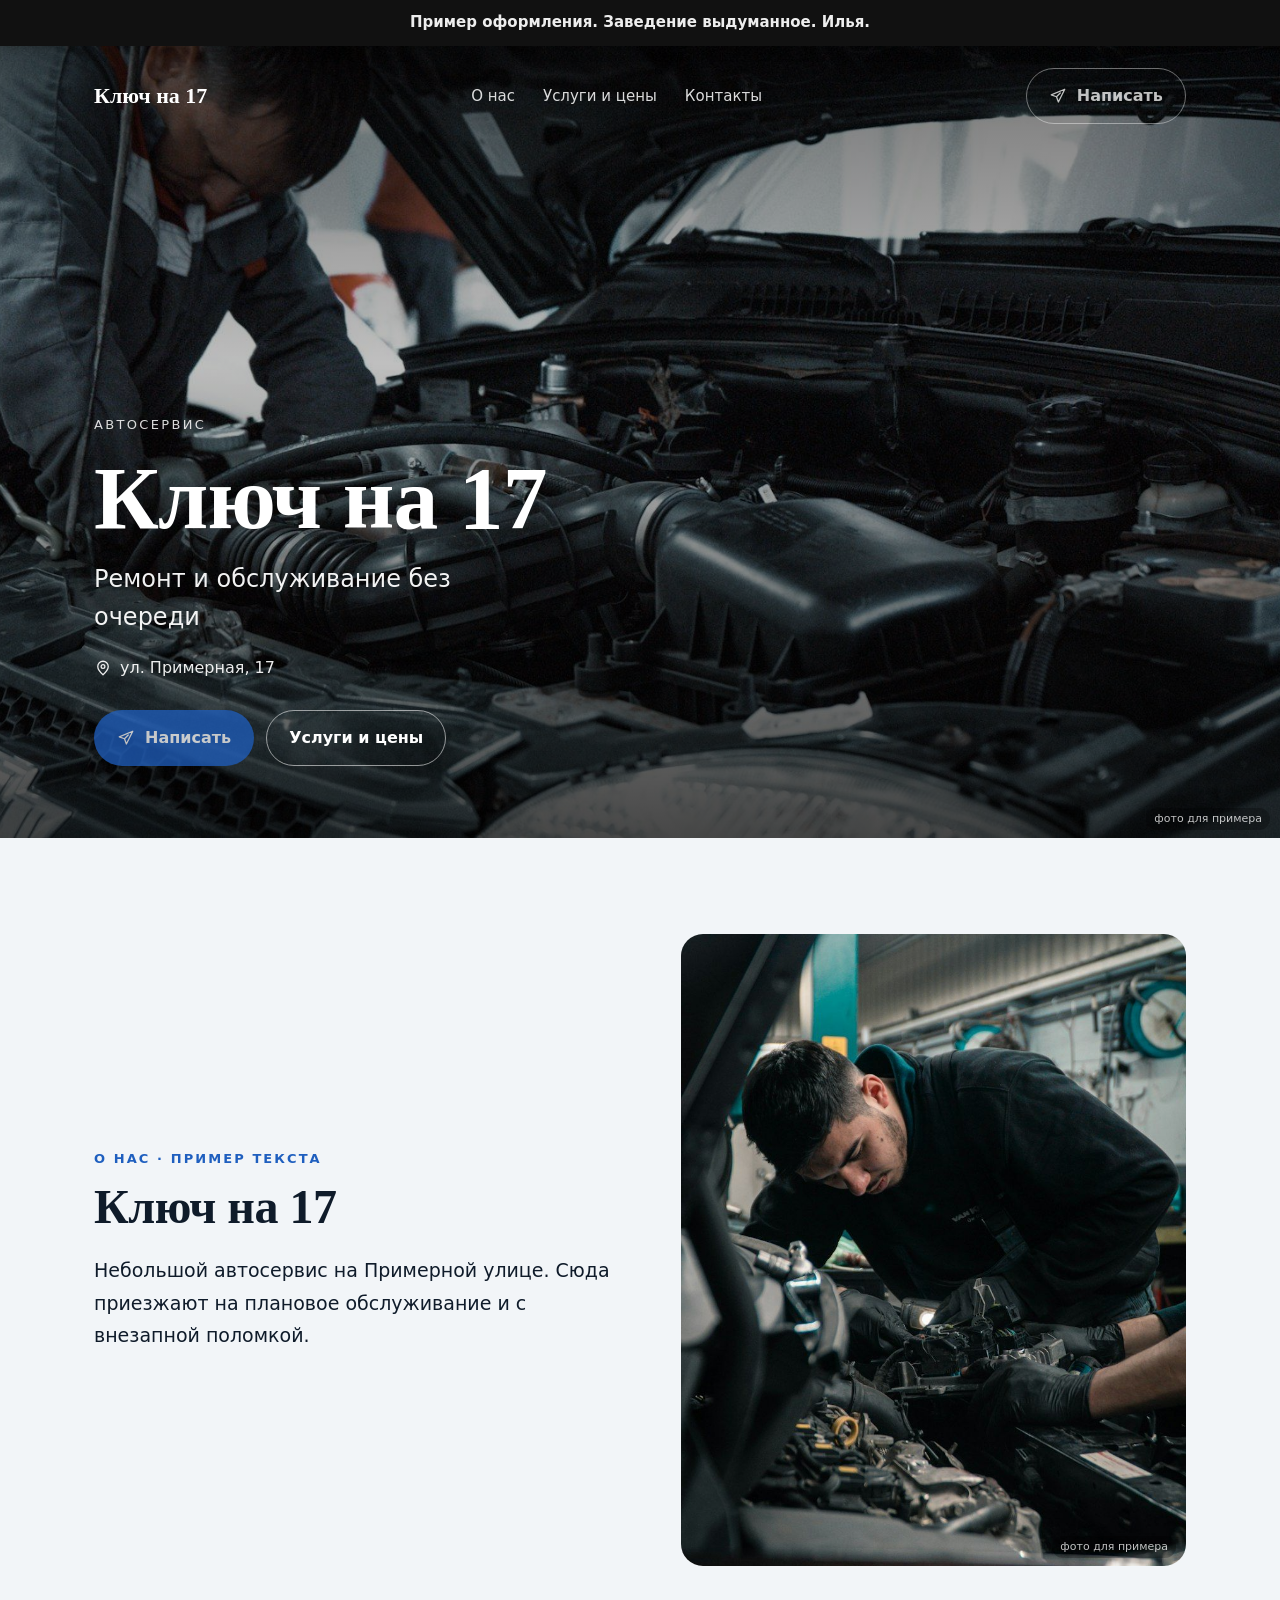
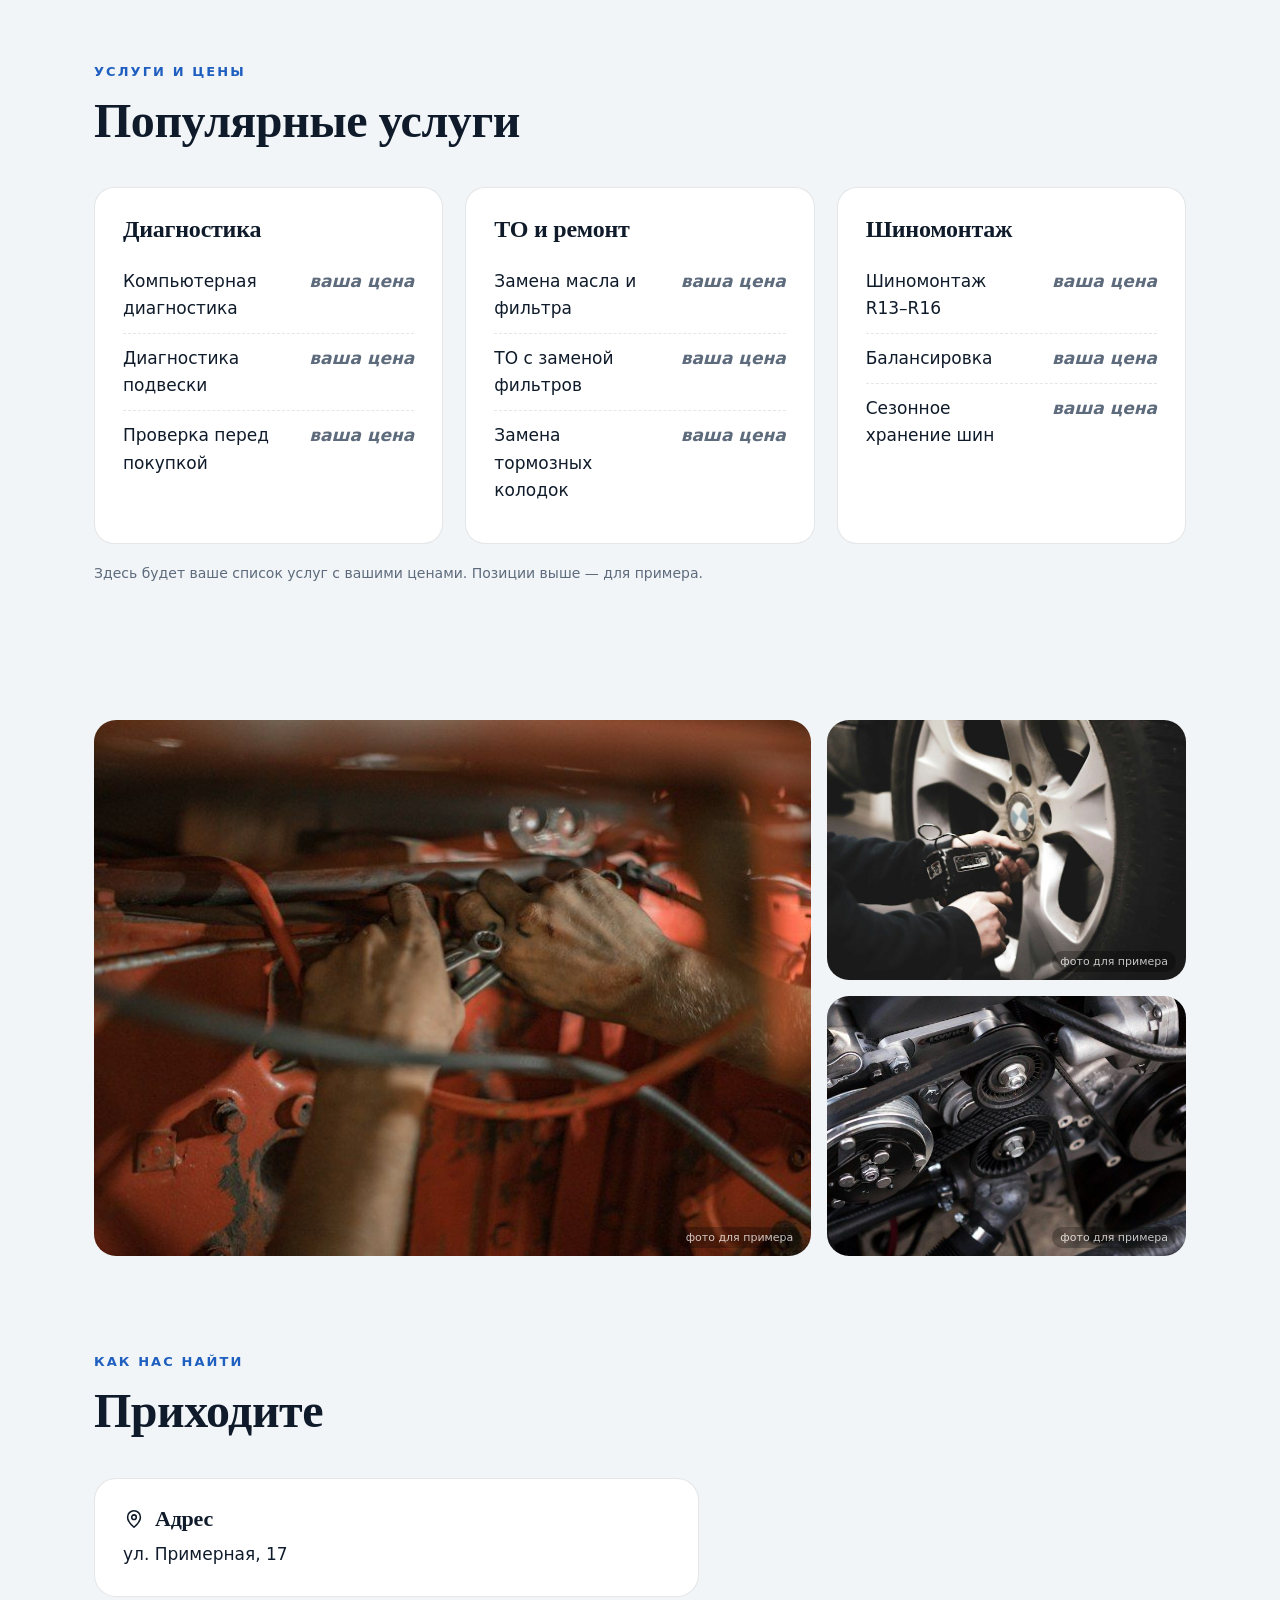
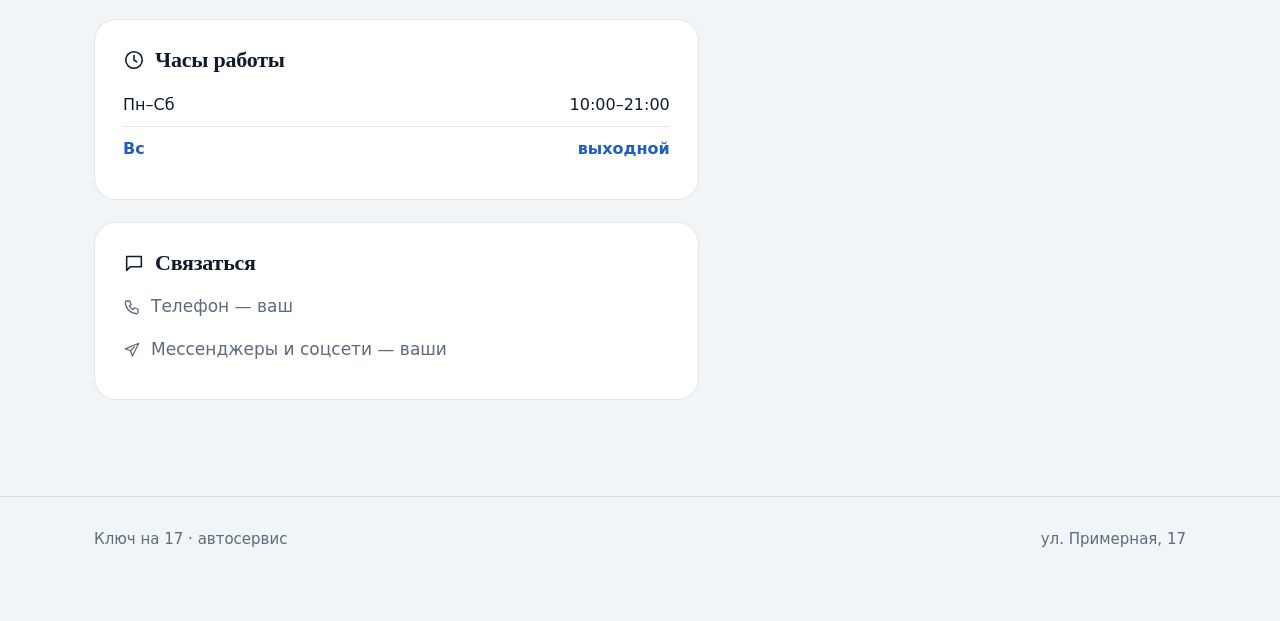
==== portfolio-auto/index.html @ d7e41c51 "Портфолио: примеры для выдуманных заведений" ====
<!doctype html>
<html lang="ru">
<head>
<meta charset="utf-8">
<meta name="viewport" content="width=device-width, initial-scale=1">
<meta name="robots" content="noindex, nofollow">
<title>Ключ на 17 — автосервис · ул. Примерная, 17</title>
<style>@font-face{font-family:'Golos Text';font-style:normal;font-weight:400;font-display:swap;src:url(assets/fonts/golos-text-24a3280fe7b3.woff2) format('woff2');unicode-range:U+0301, U+0400-045F, U+0490-0491, U+04B0-04B1, U+2116}@font-face{font-family:'Golos Text';font-style:normal;font-weight:400;font-display:swap;src:url(assets/fonts/golos-text-b0c47ddf0b99.woff2) format('woff2');unicode-range:U+0000-00FF, U+0131, U+0152-0153, U+02BB-02BC, U+02C6, U+02DA, U+02DC, U+0304, U+0308, U+0329, U+2000-206F, U+20AC, U+2122, U+2191, U+2193, U+2212, U+2215, U+FEFF, U+FFFD}@font-face{font-family:'Golos Text';font-style:normal;font-weight:500;font-display:swap;src:url(assets/fonts/golos-text-288cb1948950.woff2) format('woff2');unicode-range:U+0301, U+0400-045F, U+0490-0491, U+04B0-04B1, U+2116}@font-face{font-family:'Golos Text';font-style:normal;font-weight:500;font-display:swap;src:url(assets/fonts/golos-text-e566d801300b.woff2) format('woff2');unicode-range:U+0000-00FF, U+0131, U+0152-0153, U+02BB-02BC, U+02C6, U+02DA, U+02DC, U+0304, U+0308, U+0329, U+2000-206F, U+20AC, U+2122, U+2191, U+2193, U+2212, U+2215, U+FEFF, U+FFFD}@font-face{font-family:'Golos Text';font-style:normal;font-weight:600;font-display:swap;src:url(assets/fonts/golos-text-9bcbe278835c.woff2) format('woff2');unicode-range:U+0301, U+0400-045F, U+0490-0491, U+04B0-04B1, U+2116}@font-face{font-family:'Golos Text';font-style:normal;font-weight:600;font-display:swap;src:url(assets/fonts/golos-text-d69610cb03ab.woff2) format('woff2');unicode-range:U+0000-00FF, U+0131, U+0152-0153, U+02BB-02BC, U+02C6, U+02DA, U+02DC, U+0304, U+0308, U+0329, U+2000-206F, U+20AC, U+2122, U+2191, U+2193, U+2212, U+2215, U+FEFF, U+FFFD}@font-face{font-family:'Unbounded';font-style:normal;font-weight:600;font-display:swap;src:url(assets/fonts/unbounded-341db18751ab.woff2) format('woff2');unicode-range:U+0301, U+0400-045F, U+0490-0491, U+04B0-04B1, U+2116}@font-face{font-family:'Unbounded';font-style:normal;font-weight:600;font-display:swap;src:url(assets/fonts/unbounded-2e36e227ebe8.woff2) format('woff2');unicode-range:U+0000-00FF, U+0131, U+0152-0153, U+02BB-02BC, U+02C6, U+02DA, U+02DC, U+0304, U+0308, U+0329, U+2000-206F, U+20AC, U+2122, U+2191, U+2193, U+2212, U+2215, U+FEFF, U+FFFD}@font-face{font-family:'Unbounded';font-style:normal;font-weight:700;font-display:swap;src:url(assets/fonts/unbounded-85db1a9086c6.woff2) format('woff2');unicode-range:U+0301, U+0400-045F, U+0490-0491, U+04B0-04B1, U+2116}@font-face{font-family:'Unbounded';font-style:normal;font-weight:700;font-display:swap;src:url(assets/fonts/unbounded-bc1f7fbf198e.woff2) format('woff2');unicode-range:U+0000-00FF, U+0131, U+0152-0153, U+02BB-02BC, U+02C6, U+02DA, U+02DC, U+0304, U+0308, U+0329, U+2000-206F, U+20AC, U+2122, U+2191, U+2193, U+2212, U+2215, U+FEFF, U+FFFD}
:root{--bg:#f2f5f8;--surface:#ffffff;--ink:#0f1b2a;--muted:#5d6b7c;--accent:#1f5fbf;--accent-ink:#ffffff;
--tint:color-mix(in srgb,#1f5fbf 10%,#ffffff);--line:color-mix(in srgb,#0f1b2a 11%,transparent);--head:"Unbounded";--body:"Golos Text"}
*{box-sizing:border-box}html{scroll-behavior:smooth}
body{margin:0;background:var(--bg);color:var(--ink);font:17px/1.6 var(--body),system-ui,sans-serif;-webkit-font-smoothing:antialiased;padding-bottom:30px}
a{color:inherit}img{display:block;max-width:100%}
h1,h2,h3{font-family:var(--head),Georgia,serif;font-weight:700;letter-spacing:-.01em;line-height:1.1;margin:0}
.wrap{max-width:1140px;margin:0 auto;padding:0 24px}
.btn{display:inline-flex;align-items:center;gap:10px;padding:14px 22px;border-radius:999px;background:var(--accent);color:var(--accent-ink);text-decoration:none;font-weight:600;font-size:16px;border:1px solid transparent;transition:transform .15s ease,box-shadow .15s ease}
.btn:hover{transform:translateY(-1px);box-shadow:0 8px 24px rgba(0,0,0,.18)}
.btn.line{background:transparent;color:#fff;border-color:rgba(255,255,255,.55)}
.btn.soft{background:transparent;color:var(--ink);border-color:var(--line)}
.credit{position:absolute;right:10px;bottom:8px;font-size:11px;color:#fff;opacity:.75;background:rgba(0,0,0,.35);padding:2px 8px;border-radius:999px}
/* hero */
.hero{position:relative;min-height:min(88vh,820px);display:flex;flex-direction:column;color:#fff;background:#222 center/cover no-repeat}
.hero::before{content:"";position:absolute;inset:0;background:linear-gradient(180deg,rgba(0,0,0,.55) 0%,rgba(0,0,0,.25) 40%,rgba(0,0,0,.72) 100%)}
.hero>*{position:relative}.hero>.wrap{width:100%}.hero>.credit{position:absolute}
.top{display:flex;align-items:center;justify-content:space-between;padding-top:22px;padding-bottom:22px}
.brand{font-family:var(--head);font-size:22px;font-weight:700;text-decoration:none}
.nav{display:flex;gap:28px;font-size:15px}.nav a{text-decoration:none;opacity:.85}.nav a:hover{opacity:1}
.hero .hero-body{margin-top:auto;padding-bottom:72px}
.kicker{text-transform:uppercase;letter-spacing:.18em;font-size:13px;opacity:.85}
.tagline{font-size:clamp(19px,2.2vw,24px);opacity:.95;margin:-6px 0 18px;max-width:30ch}
.hero h1{font-size:clamp(44px,7vw,92px);margin:14px 0 18px;max-width:14ch}
.meta{display:flex;flex-wrap:wrap;gap:10px 22px;align-items:center;opacity:.92;font-size:16px}
.meta span{display:inline-flex;gap:8px;align-items:center}
.actions{display:flex;flex-wrap:wrap;gap:12px;margin-top:30px}
/* sections */
section{padding:96px 0 0}
.eyebrow{color:var(--accent);text-transform:uppercase;letter-spacing:.16em;font-size:13px;font-weight:600;margin-bottom:12px}
h2{font-size:clamp(32px,4vw,48px)}
.lead{color:var(--muted);font-size:18px;max-width:60ch;margin-top:14px}
.feats{display:grid;grid-template-columns:repeat(auto-fill,minmax(210px,1fr));gap:14px;margin-top:36px}
.feat{display:flex;gap:14px;align-items:center;background:var(--surface);border:1px solid var(--line);border-radius:16px;padding:16px 18px;font-weight:500;font-size:16px}
.feat i{flex:none;width:42px;height:42px;border-radius:12px;display:grid;place-items:center;background:var(--tint);color:var(--accent)}
.about{display:grid;grid-template-columns:1.05fr 1fr;gap:56px;align-items:center}
.about p{font-size:19px;line-height:1.7;margin:20px 0 0}
.ph{position:relative;border-radius:22px;overflow:hidden;background:var(--tint)}
.ph img{width:100%;height:100%;object-fit:cover}
.about .ph{aspect-ratio:4/5}
.menu{display:grid;grid-template-columns:repeat(3,1fr);gap:22px;margin-top:40px}
.group{background:var(--surface);border:1px solid var(--line);border-radius:20px;padding:28px}
.group h3{font-size:24px;margin-bottom:14px}
.row{display:flex;align-items:baseline;gap:10px;padding:11px 0;border-bottom:1px dashed var(--line)}
.row:last-child{border-bottom:0}.row .dots{flex:1}.row b{font-weight:600;white-space:nowrap}
.note{margin-top:18px;font-size:14px;color:var(--muted)}
.gallery{display:grid;grid-template-columns:2fr 1fr;grid-template-rows:260px 260px;gap:16px;margin-top:40px}
.gallery .ph:first-child{grid-row:span 2}
.reviews{display:flex;align-items:center;justify-content:space-between;gap:32px;flex-wrap:wrap;background:var(--surface);border:1px solid var(--line);border-radius:28px;padding:44px 48px}
.score{display:flex;align-items:center;gap:26px}
.score .num{font-family:var(--head);font-size:88px;line-height:1;font-weight:700}
.stars{display:flex;gap:4px;color:var(--accent)}.stars svg{fill:currentColor}
.visit{display:grid;grid-template-columns:1.3fr 1fr;gap:22px;margin-top:40px}
.map{border-radius:22px;overflow:hidden;border:1px solid var(--line);min-height:380px;background:var(--tint)}
.map iframe{width:100%;height:100%;min-height:380px;border:0;display:block}
.card{background:var(--surface);border:1px solid var(--line);border-radius:22px;padding:28px}
.card h3{font-size:22px;margin:0 0 10px;display:flex;gap:10px;align-items:center}
table{width:100%;border-collapse:collapse;font-size:16px}td{padding:9px 0;border-bottom:1px solid var(--line)}
td:last-child{text-align:right}tr:last-child td{border-bottom:0}tr.today td{color:var(--accent);font-weight:600}
.contacts a{display:flex;gap:10px;align-items:center;text-decoration:none;padding:8px 0;font-weight:500}
.contacts a:hover{color:var(--accent)}
footer{margin-top:96px;border-top:1px solid var(--line);padding:30px 0 40px;color:var(--muted);font-size:15px}
footer .wrap{display:flex;justify-content:space-between;gap:16px;flex-wrap:wrap}
.demo{position:fixed;left:0;right:0;top:0;z-index:30;min-height:46px;background:#111;color:#eee;font:600 15px/1.35 system-ui,sans-serif;text-align:center;padding:12px 16px;box-shadow:0 2px 12px rgba(0,0,0,.3)}
.demo b{color:#fff}body{padding-top:46px}
.demo a.want{display:inline-block;margin:4px 0 0 10px;padding:4px 14px;border-radius:999px;background:#fff;color:#111;
text-decoration:none;font-weight:700;white-space:nowrap}body:has(.demo .want){padding-top:62px}
.btn.off{cursor:not-allowed;opacity:.75}.price{color:var(--muted);font-weight:500;font-style:italic}
.contacts span{display:flex;gap:10px;align-items:center;padding:8px 0;color:var(--muted)}
.sticky{display:none}
@media (max-width:860px){
 body{font-size:16px}.nav{display:none}.hero{min-height:min(82vh,680px)}.hero .hero-body{padding-bottom:52px}
 section{padding-top:68px}.about{grid-template-columns:1fr;gap:28px}.about .ph{aspect-ratio:4/3}
 .menu{grid-template-columns:1fr}.visit{grid-template-columns:1fr}
 .gallery{grid-template-columns:1fr 1fr;grid-template-rows:220px 160px}.gallery .ph:first-child{grid-column:span 2;grid-row:auto}
 .reviews{padding:30px 24px}.score .num{font-size:64px}
 /* липкие кнопки внизу + отступ, чтобы они не закрывали подвал */
 .sticky{display:flex;gap:10px;position:fixed;left:12px;right:12px;bottom:14px;z-index:25}
 .sticky .btn{flex:1;justify-content:center;padding:13px 16px;box-shadow:0 10px 30px rgba(0,0,0,.25)}
 footer{padding-bottom:calc(14px + 52px + 24px)}body{padding-top:64px}
 .demo{font-size:13px;padding:9px 12px}.hero .actions,.top .btn{display:none}body:has(.demo .want){padding-top:74px}
}
@media (max-width:480px){.wrap{padding:0 16px}.gallery{grid-template-rows:200px 140px}}
</style>
</head>
<body>
<header class="hero" style="background-image:url('assets/photos/1625047509248-ec889cbff17f-1600.jpg')">
  <div class="wrap top"><a class="brand" href="#">Ключ на 17</a>
    <nav class="nav"><a href="#about">О нас</a><a href="#menu">Услуги и цены</a><a href="#visit">Контакты</a></nav>
    <span class="btn line off" aria-disabled="true" title="В примере кнопка не работает"><svg width="18" height="18" viewBox="0 0 24 24" fill="none" stroke="currentColor" stroke-width="1.7" stroke-linecap="round" stroke-linejoin="round" aria-hidden="true"><path d="M21 3 3 10.5l7 2.5 2.5 7z"/><path d="M10 13l5-5"/></svg> Написать</span></div>
  <div class="wrap hero-body">
    <div class="kicker">автосервис</div>
    <h1>Ключ на 17</h1>
    <div class="tagline">Ремонт и обслуживание без очереди</div>
    <div class="meta"><span><svg width="18" height="18" viewBox="0 0 24 24" fill="none" stroke="currentColor" stroke-width="1.7" stroke-linecap="round" stroke-linejoin="round" aria-hidden="true"><path d="M12 21s-7-6.2-7-11a7 7 0 0 1 14 0c0 4.8-7 11-7 11z"/><circle cx="12" cy="10" r="2.5"/></svg> ул. Примерная, 17</span></div>
    <div class="actions"><span class="btn off" aria-disabled="true" title="В примере кнопка не работает"><svg width="18" height="18" viewBox="0 0 24 24" fill="none" stroke="currentColor" stroke-width="1.7" stroke-linecap="round" stroke-linejoin="round" aria-hidden="true"><path d="M21 3 3 10.5l7 2.5 2.5 7z"/><path d="M10 13l5-5"/></svg> Написать</span><a class="btn line" href="#menu">Услуги и цены</a></div>
  </div>
  <span class="credit">фото для примера</span>
</header>



<section id="about"><div class="wrap about">
  <div><div class="eyebrow">О нас · пример текста</div><h2>Ключ на 17</h2><p>Небольшой автосервис на Примерной улице. Сюда приезжают на плановое обслуживание и с внезапной поломкой.</p></div>
  <div class="ph"><img loading="lazy" src="assets/photos/1615906655593-ad0386982a0f-800.jpg" alt=""><span class="credit">фото для примера</span></div>
</div></section>

<section id="menu"><div class="wrap">
  <div class="eyebrow">Услуги и цены</div><h2>Популярные услуги</h2>
  <div class="menu"><div class="group"><h3>Диагностика</h3><div class="row"><span>Компьютерная диагностика</span><span class="dots"></span><b class="price">ваша цена</b></div><div class="row"><span>Диагностика подвески</span><span class="dots"></span><b class="price">ваша цена</b></div><div class="row"><span>Проверка перед покупкой</span><span class="dots"></span><b class="price">ваша цена</b></div></div><div class="group"><h3>ТО и ремонт</h3><div class="row"><span>Замена масла и фильтра</span><span class="dots"></span><b class="price">ваша цена</b></div><div class="row"><span>ТО с заменой фильтров</span><span class="dots"></span><b class="price">ваша цена</b></div><div class="row"><span>Замена тормозных колодок</span><span class="dots"></span><b class="price">ваша цена</b></div></div><div class="group"><h3>Шиномонтаж</h3><div class="row"><span>Шиномонтаж R13–R16</span><span class="dots"></span><b class="price">ваша цена</b></div><div class="row"><span>Балансировка</span><span class="dots"></span><b class="price">ваша цена</b></div><div class="row"><span>Сезонное хранение шин</span><span class="dots"></span><b class="price">ваша цена</b></div></div></div>
  <div class="note">Здесь будет ваше список услуг с вашими ценами. Позиции выше — для примера.</div>
</div></section>

<section><div class="wrap"><div class="gallery">
  <div class="ph"><img loading="lazy" src="assets/photos/1599256872237-5dcc0fbe9668-800.jpg" alt=""><span class="credit">фото для примера</span></div><div class="ph"><img loading="lazy" src="assets/photos/1613214149922-f1809c99b414-800.jpg" alt=""><span class="credit">фото для примера</span></div><div class="ph"><img loading="lazy" src="assets/photos/1486262715619-67b85e0b08d3-800.jpg" alt=""><span class="credit">фото для примера</span></div>
</div></div></section>



<section id="visit"><div class="wrap">
  <div class="eyebrow">Как нас найти</div><h2>Приходите</h2>
  <div class="visit">
    
    <div style="display:grid;gap:22px">
      <div class="card"><h3><svg width="22" height="22" viewBox="0 0 24 24" fill="none" stroke="currentColor" stroke-width="1.7" stroke-linecap="round" stroke-linejoin="round" aria-hidden="true"><path d="M12 21s-7-6.2-7-11a7 7 0 0 1 14 0c0 4.8-7 11-7 11z"/><circle cx="12" cy="10" r="2.5"/></svg> Адрес</h3><div>ул. Примерная, 17</div>
        </div>
      <div class="card"><h3><svg width="22" height="22" viewBox="0 0 24 24" fill="none" stroke="currentColor" stroke-width="1.7" stroke-linecap="round" stroke-linejoin="round" aria-hidden="true"><circle cx="12" cy="12" r="9"/><path d="M12 7v5l3 2"/></svg> Часы работы</h3><table><tr data-days="1,2,3,4,5,6"><td>Пн–Сб</td><td>10:00–21:00</td></tr><tr data-days="0"><td>Вс</td><td>выходной</td></tr></table></div>
      <div class="card contacts"><h3><svg width="22" height="22" viewBox="0 0 24 24" fill="none" stroke="currentColor" stroke-width="1.7" stroke-linecap="round" stroke-linejoin="round" aria-hidden="true"><path d="M4 5h16v11H8l-4 4z"/></svg> Связаться</h3><span><svg width="18" height="18" viewBox="0 0 24 24" fill="none" stroke="currentColor" stroke-width="1.7" stroke-linecap="round" stroke-linejoin="round" aria-hidden="true"><path d="M5 4h4l2 5-2.5 1.5a11 11 0 0 0 5 5L15 13l5 2v4a2 2 0 0 1-2 2A16 16 0 0 1 3 6a2 2 0 0 1 2-2"/></svg> Телефон — ваш</span><span><svg width="18" height="18" viewBox="0 0 24 24" fill="none" stroke="currentColor" stroke-width="1.7" stroke-linecap="round" stroke-linejoin="round" aria-hidden="true"><path d="M21 3 3 10.5l7 2.5 2.5 7z"/><path d="M10 13l5-5"/></svg> Мессенджеры и соцсети — ваши</span></div>
    </div>
  </div>
</div></section>

<footer><div class="wrap"><span>Ключ на 17 · автосервис</span><span>ул. Примерная, 17</span></div></footer>

<div class="sticky"><span class="btn off" aria-disabled="true" title="В примере кнопка не работает"><svg width="18" height="18" viewBox="0 0 24 24" fill="none" stroke="currentColor" stroke-width="1.7" stroke-linecap="round" stroke-linejoin="round" aria-hidden="true"><path d="M21 3 3 10.5l7 2.5 2.5 7z"/><path d="M10 13l5-5"/></svg> Написать</span><span class="btn off" aria-disabled="true" title="В примере кнопка не работает"><svg width="18" height="18" viewBox="0 0 24 24" fill="none" stroke="currentColor" stroke-width="1.7" stroke-linecap="round" stroke-linejoin="round" aria-hidden="true"><path d="M5 4h4l2 5-2.5 1.5a11 11 0 0 0 5 5L15 13l5 2v4a2 2 0 0 1-2 2A16 16 0 0 1 3 6a2 2 0 0 1 2-2"/></svg> Позвонить</span></div>
<div class="demo">Пример оформления. Заведение выдуманное. Илья.</div>
<script>(function(){var d=new Date().getDay();document.querySelectorAll('tr[data-days]').forEach(function(r){
if(r.dataset.days.split(',').indexOf(String(d))>-1)r.className='today'})})()</script>
</body>
</html>
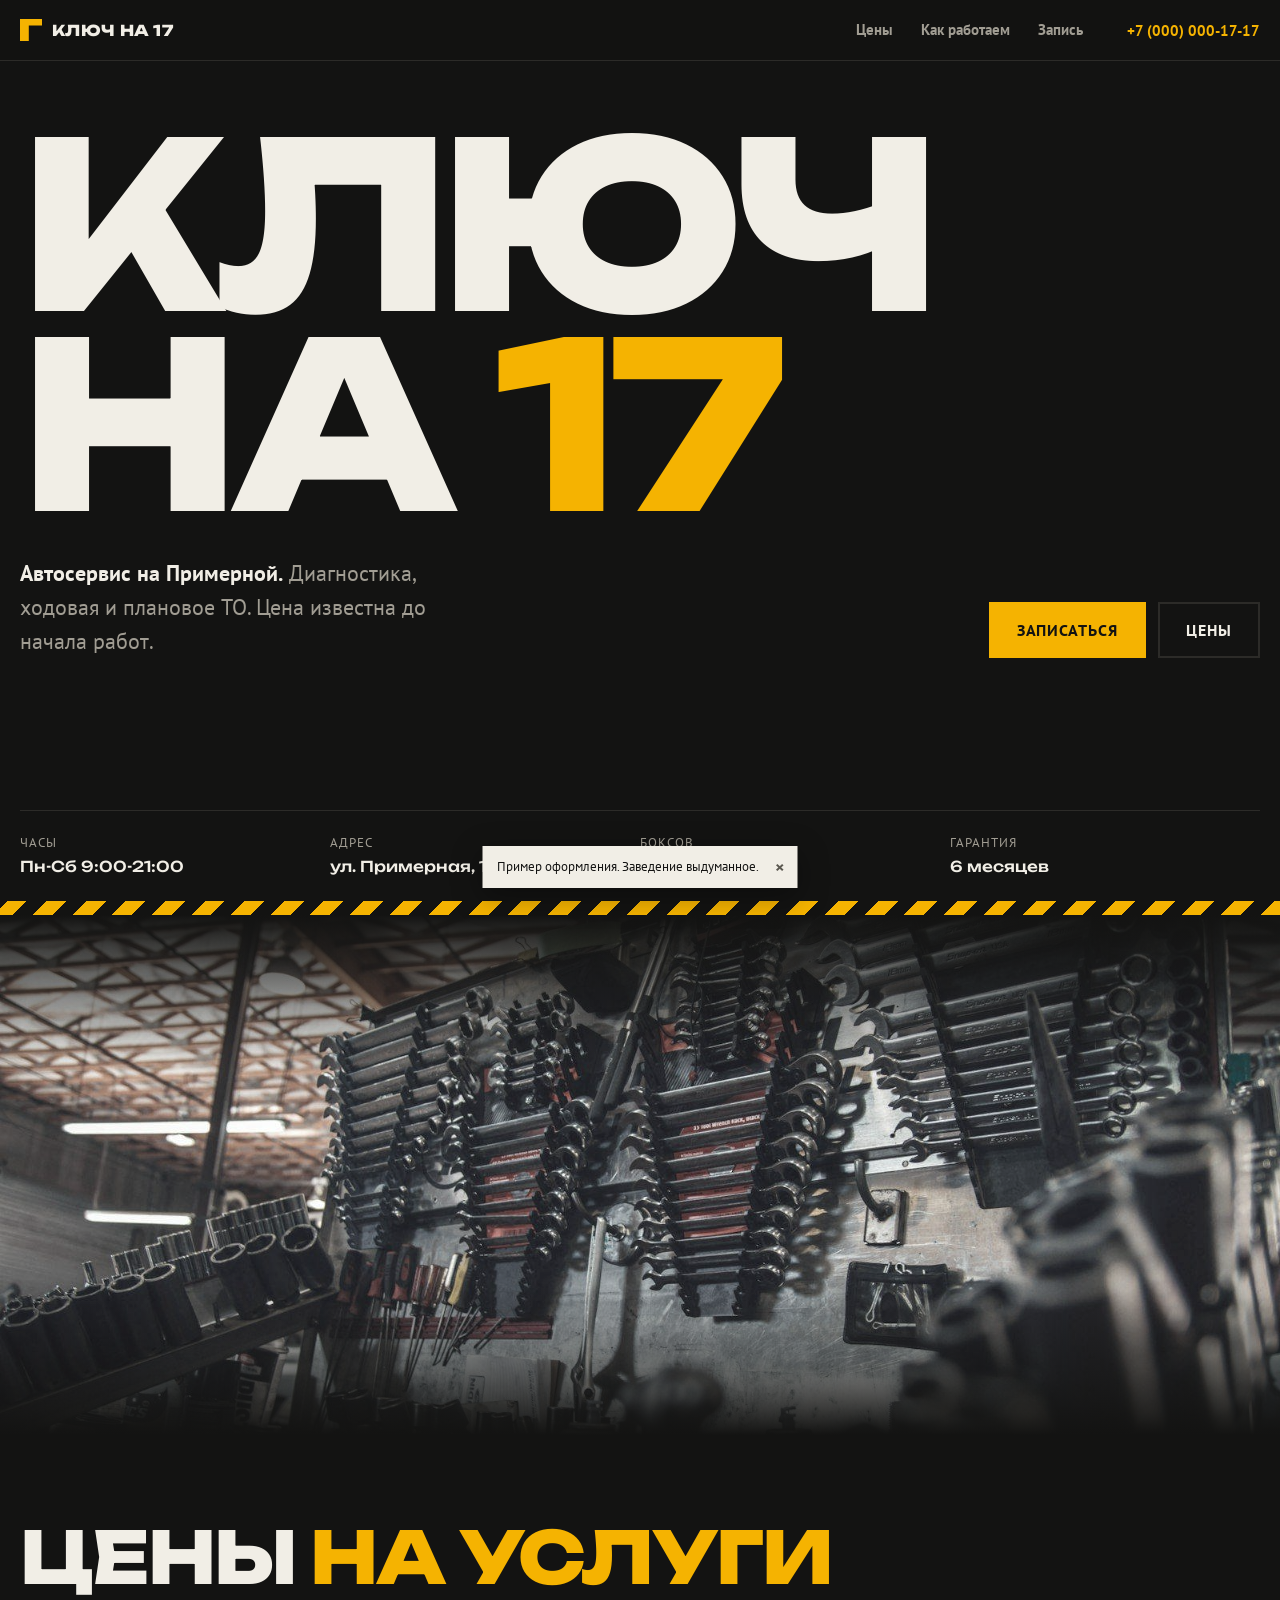
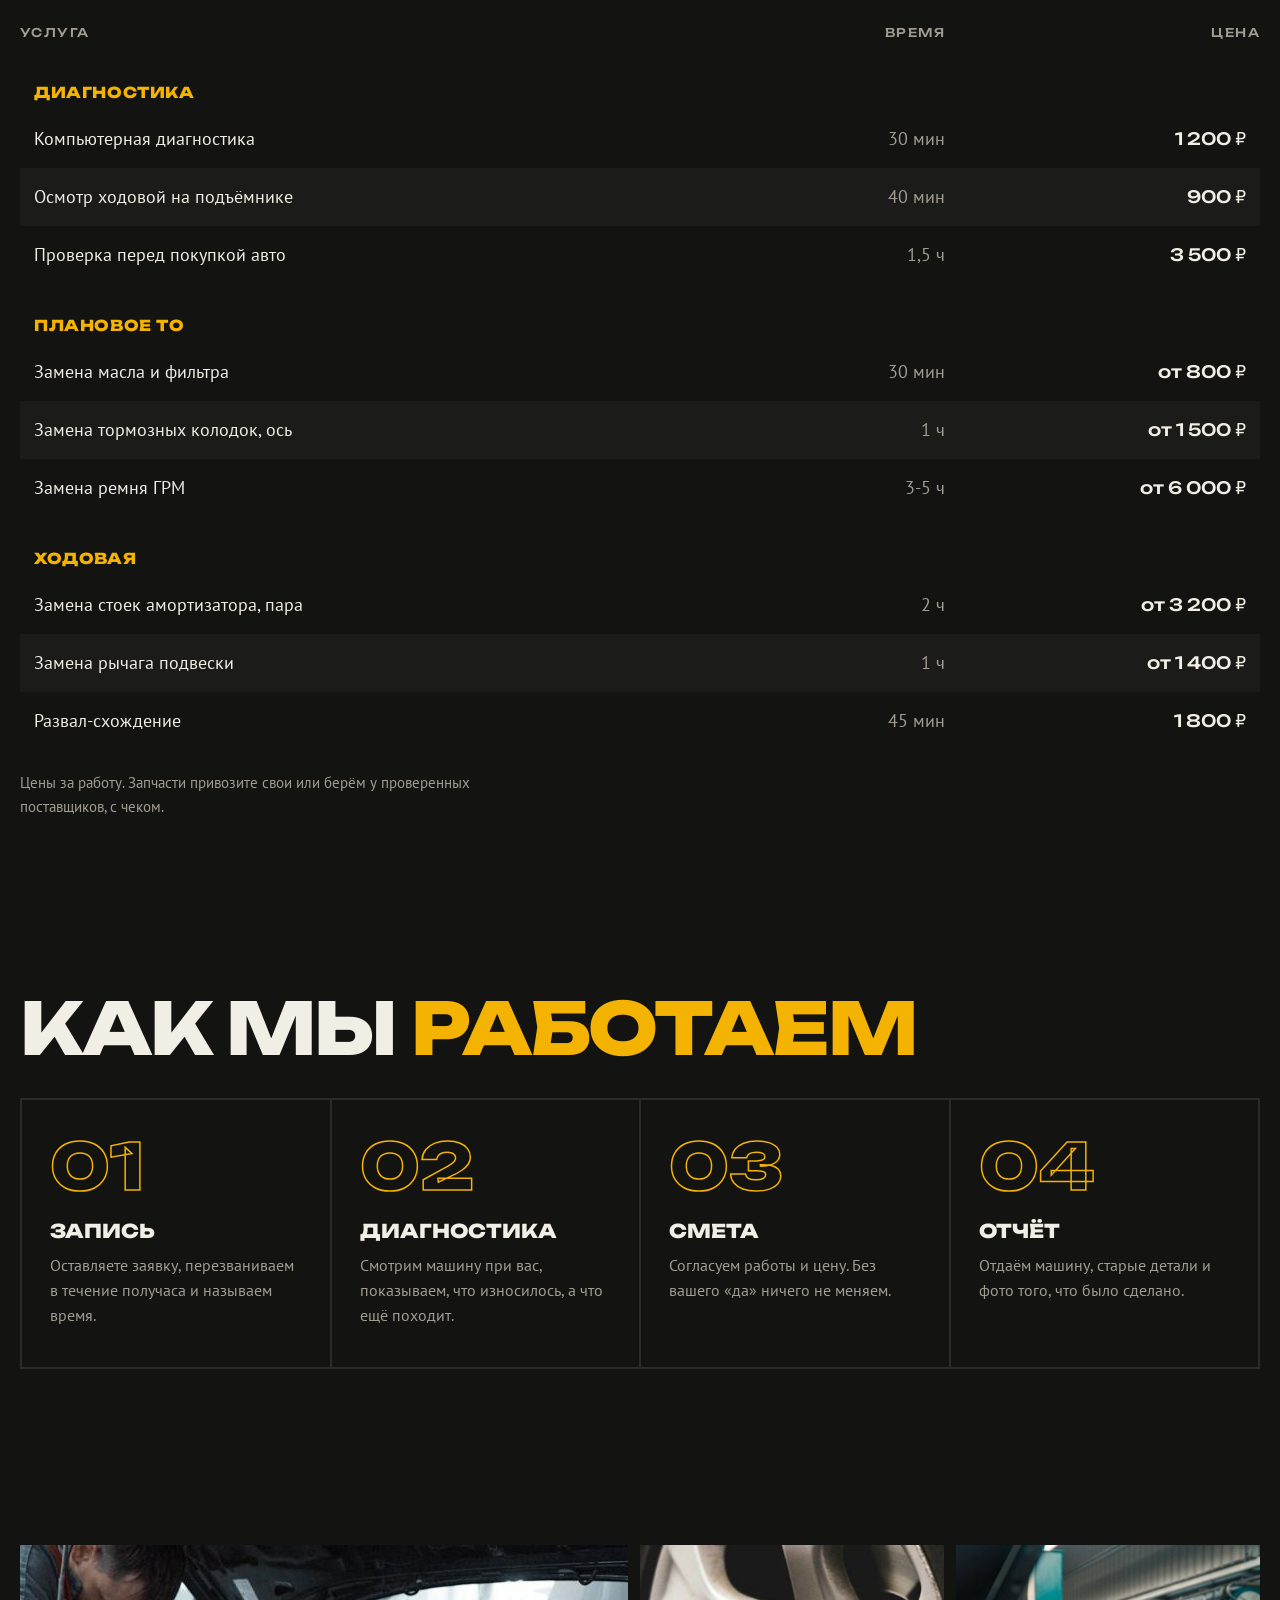
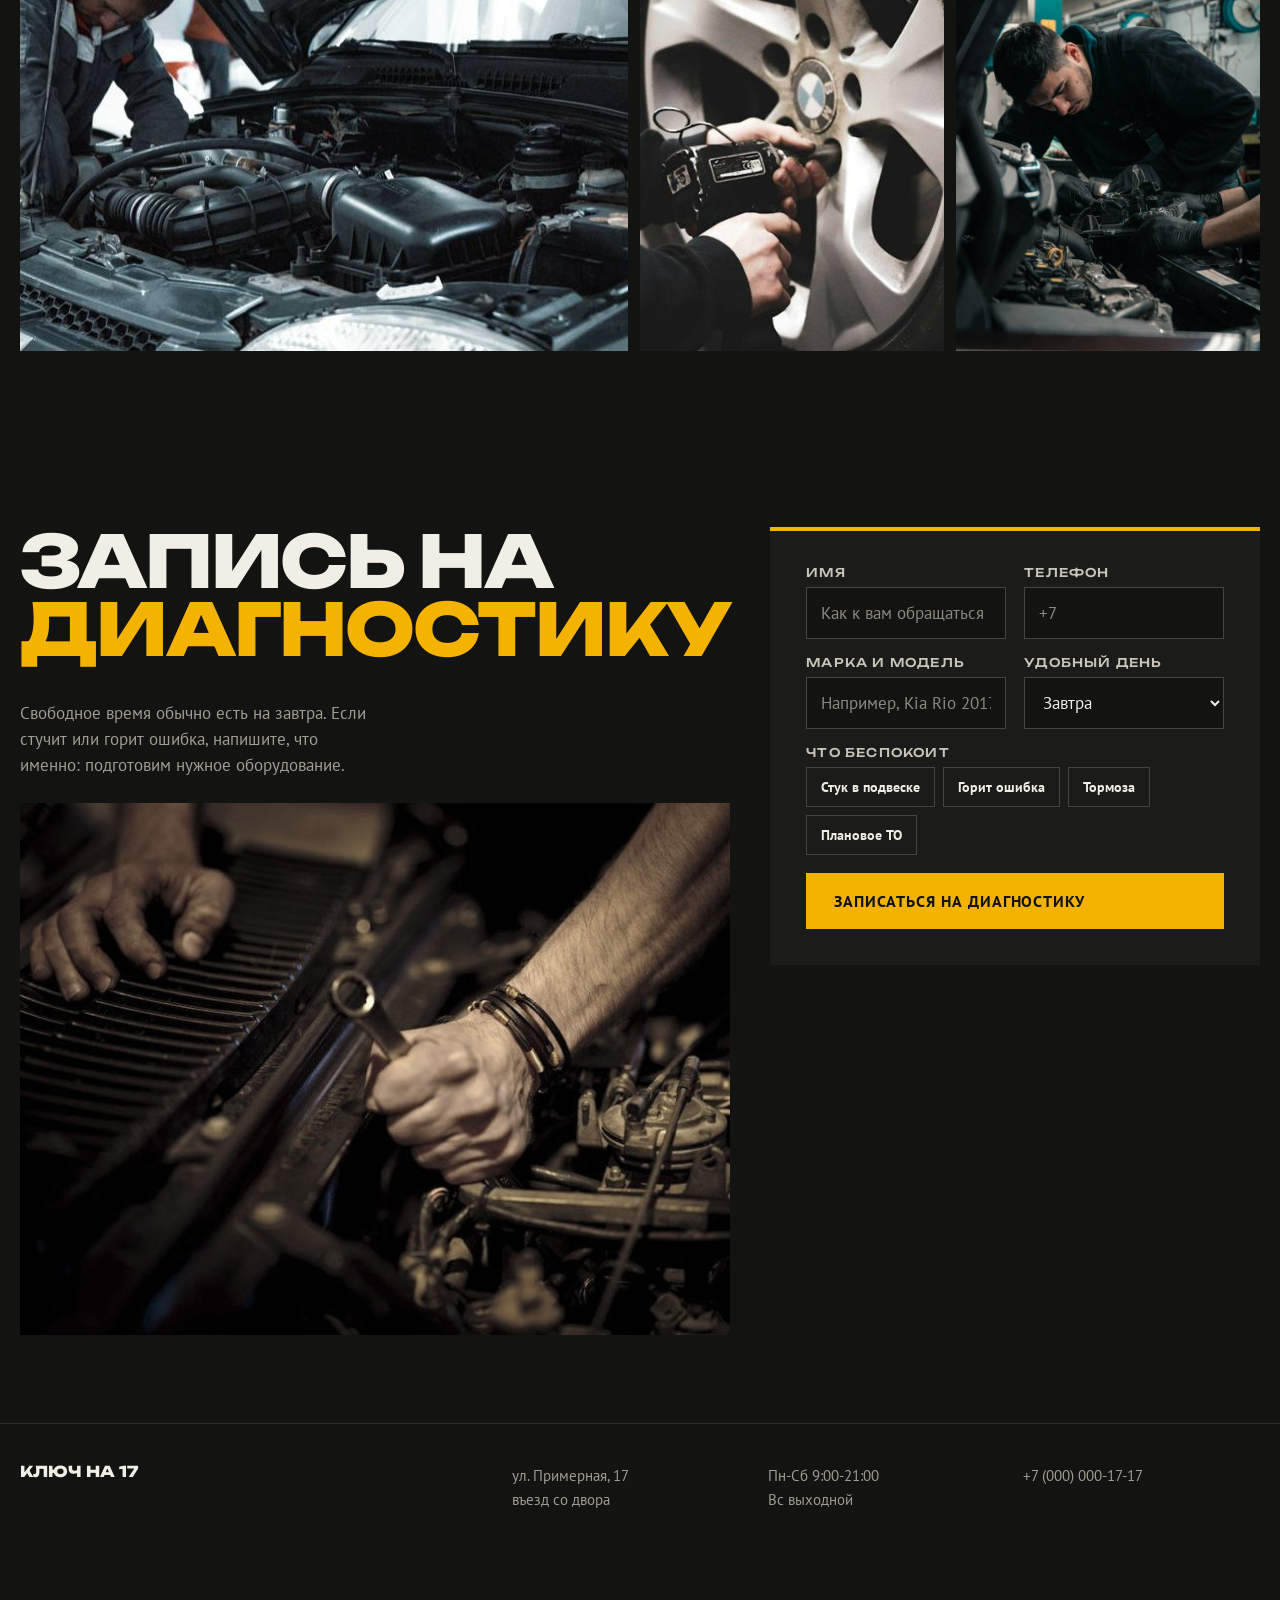
==== commit 7c243668: "Портфолио: главная и три сайта выдуманных заведений" ====
--- a/portfolio-auto/index.html
+++ b/portfolio-auto/index.html
@@ -2,146 +2,307 @@
 <html lang="ru">
 <head>
 <meta charset="utf-8">
-<meta name="viewport" content="width=device-width, initial-scale=1">
-<meta name="robots" content="noindex, nofollow">
-<title>Ключ на 17 — автосервис · ул. Примерная, 17</title>
-<style>@font-face{font-family:'Golos Text';font-style:normal;font-weight:400;font-display:swap;src:url(assets/fonts/golos-text-24a3280fe7b3.woff2) format('woff2');unicode-range:U+0301, U+0400-045F, U+0490-0491, U+04B0-04B1, U+2116}@font-face{font-family:'Golos Text';font-style:normal;font-weight:400;font-display:swap;src:url(assets/fonts/golos-text-b0c47ddf0b99.woff2) format('woff2');unicode-range:U+0000-00FF, U+0131, U+0152-0153, U+02BB-02BC, U+02C6, U+02DA, U+02DC, U+0304, U+0308, U+0329, U+2000-206F, U+20AC, U+2122, U+2191, U+2193, U+2212, U+2215, U+FEFF, U+FFFD}@font-face{font-family:'Golos Text';font-style:normal;font-weight:500;font-display:swap;src:url(assets/fonts/golos-text-288cb1948950.woff2) format('woff2');unicode-range:U+0301, U+0400-045F, U+0490-0491, U+04B0-04B1, U+2116}@font-face{font-family:'Golos Text';font-style:normal;font-weight:500;font-display:swap;src:url(assets/fonts/golos-text-e566d801300b.woff2) format('woff2');unicode-range:U+0000-00FF, U+0131, U+0152-0153, U+02BB-02BC, U+02C6, U+02DA, U+02DC, U+0304, U+0308, U+0329, U+2000-206F, U+20AC, U+2122, U+2191, U+2193, U+2212, U+2215, U+FEFF, U+FFFD}@font-face{font-family:'Golos Text';font-style:normal;font-weight:600;font-display:swap;src:url(assets/fonts/golos-text-9bcbe278835c.woff2) format('woff2');unicode-range:U+0301, U+0400-045F, U+0490-0491, U+04B0-04B1, U+2116}@font-face{font-family:'Golos Text';font-style:normal;font-weight:600;font-display:swap;src:url(assets/fonts/golos-text-d69610cb03ab.woff2) format('woff2');unicode-range:U+0000-00FF, U+0131, U+0152-0153, U+02BB-02BC, U+02C6, U+02DA, U+02DC, U+0304, U+0308, U+0329, U+2000-206F, U+20AC, U+2122, U+2191, U+2193, U+2212, U+2215, U+FEFF, U+FFFD}@font-face{font-family:'Unbounded';font-style:normal;font-weight:600;font-display:swap;src:url(assets/fonts/unbounded-341db18751ab.woff2) format('woff2');unicode-range:U+0301, U+0400-045F, U+0490-0491, U+04B0-04B1, U+2116}@font-face{font-family:'Unbounded';font-style:normal;font-weight:600;font-display:swap;src:url(assets/fonts/unbounded-2e36e227ebe8.woff2) format('woff2');unicode-range:U+0000-00FF, U+0131, U+0152-0153, U+02BB-02BC, U+02C6, U+02DA, U+02DC, U+0304, U+0308, U+0329, U+2000-206F, U+20AC, U+2122, U+2191, U+2193, U+2212, U+2215, U+FEFF, U+FFFD}@font-face{font-family:'Unbounded';font-style:normal;font-weight:700;font-display:swap;src:url(assets/fonts/unbounded-85db1a9086c6.woff2) format('woff2');unicode-range:U+0301, U+0400-045F, U+0490-0491, U+04B0-04B1, U+2116}@font-face{font-family:'Unbounded';font-style:normal;font-weight:700;font-display:swap;src:url(assets/fonts/unbounded-bc1f7fbf198e.woff2) format('woff2');unicode-range:U+0000-00FF, U+0131, U+0152-0153, U+02BB-02BC, U+02C6, U+02DA, U+02DC, U+0304, U+0308, U+0329, U+2000-206F, U+20AC, U+2122, U+2191, U+2193, U+2212, U+2215, U+FEFF, U+FFFD}
-:root{--bg:#f2f5f8;--surface:#ffffff;--ink:#0f1b2a;--muted:#5d6b7c;--accent:#1f5fbf;--accent-ink:#ffffff;
---tint:color-mix(in srgb,#1f5fbf 10%,#ffffff);--line:color-mix(in srgb,#0f1b2a 11%,transparent);--head:"Unbounded";--body:"Golos Text"}
-*{box-sizing:border-box}html{scroll-behavior:smooth}
-body{margin:0;background:var(--bg);color:var(--ink);font:17px/1.6 var(--body),system-ui,sans-serif;-webkit-font-smoothing:antialiased;padding-bottom:30px}
-a{color:inherit}img{display:block;max-width:100%}
-h1,h2,h3{font-family:var(--head),Georgia,serif;font-weight:700;letter-spacing:-.01em;line-height:1.1;margin:0}
-.wrap{max-width:1140px;margin:0 auto;padding:0 24px}
-.btn{display:inline-flex;align-items:center;gap:10px;padding:14px 22px;border-radius:999px;background:var(--accent);color:var(--accent-ink);text-decoration:none;font-weight:600;font-size:16px;border:1px solid transparent;transition:transform .15s ease,box-shadow .15s ease}
-.btn:hover{transform:translateY(-1px);box-shadow:0 8px 24px rgba(0,0,0,.18)}
-.btn.line{background:transparent;color:#fff;border-color:rgba(255,255,255,.55)}
-.btn.soft{background:transparent;color:var(--ink);border-color:var(--line)}
-.credit{position:absolute;right:10px;bottom:8px;font-size:11px;color:#fff;opacity:.75;background:rgba(0,0,0,.35);padding:2px 8px;border-radius:999px}
-/* hero */
-.hero{position:relative;min-height:min(88vh,820px);display:flex;flex-direction:column;color:#fff;background:#222 center/cover no-repeat}
-.hero::before{content:"";position:absolute;inset:0;background:linear-gradient(180deg,rgba(0,0,0,.55) 0%,rgba(0,0,0,.25) 40%,rgba(0,0,0,.72) 100%)}
-.hero>*{position:relative}.hero>.wrap{width:100%}.hero>.credit{position:absolute}
-.top{display:flex;align-items:center;justify-content:space-between;padding-top:22px;padding-bottom:22px}
-.brand{font-family:var(--head);font-size:22px;font-weight:700;text-decoration:none}
-.nav{display:flex;gap:28px;font-size:15px}.nav a{text-decoration:none;opacity:.85}.nav a:hover{opacity:1}
-.hero .hero-body{margin-top:auto;padding-bottom:72px}
-.kicker{text-transform:uppercase;letter-spacing:.18em;font-size:13px;opacity:.85}
-.tagline{font-size:clamp(19px,2.2vw,24px);opacity:.95;margin:-6px 0 18px;max-width:30ch}
-.hero h1{font-size:clamp(44px,7vw,92px);margin:14px 0 18px;max-width:14ch}
-.meta{display:flex;flex-wrap:wrap;gap:10px 22px;align-items:center;opacity:.92;font-size:16px}
-.meta span{display:inline-flex;gap:8px;align-items:center}
-.actions{display:flex;flex-wrap:wrap;gap:12px;margin-top:30px}
-/* sections */
-section{padding:96px 0 0}
-.eyebrow{color:var(--accent);text-transform:uppercase;letter-spacing:.16em;font-size:13px;font-weight:600;margin-bottom:12px}
-h2{font-size:clamp(32px,4vw,48px)}
-.lead{color:var(--muted);font-size:18px;max-width:60ch;margin-top:14px}
-.feats{display:grid;grid-template-columns:repeat(auto-fill,minmax(210px,1fr));gap:14px;margin-top:36px}
-.feat{display:flex;gap:14px;align-items:center;background:var(--surface);border:1px solid var(--line);border-radius:16px;padding:16px 18px;font-weight:500;font-size:16px}
-.feat i{flex:none;width:42px;height:42px;border-radius:12px;display:grid;place-items:center;background:var(--tint);color:var(--accent)}
-.about{display:grid;grid-template-columns:1.05fr 1fr;gap:56px;align-items:center}
-.about p{font-size:19px;line-height:1.7;margin:20px 0 0}
-.ph{position:relative;border-radius:22px;overflow:hidden;background:var(--tint)}
-.ph img{width:100%;height:100%;object-fit:cover}
-.about .ph{aspect-ratio:4/5}
-.menu{display:grid;grid-template-columns:repeat(3,1fr);gap:22px;margin-top:40px}
-.group{background:var(--surface);border:1px solid var(--line);border-radius:20px;padding:28px}
-.group h3{font-size:24px;margin-bottom:14px}
-.row{display:flex;align-items:baseline;gap:10px;padding:11px 0;border-bottom:1px dashed var(--line)}
-.row:last-child{border-bottom:0}.row .dots{flex:1}.row b{font-weight:600;white-space:nowrap}
-.note{margin-top:18px;font-size:14px;color:var(--muted)}
-.gallery{display:grid;grid-template-columns:2fr 1fr;grid-template-rows:260px 260px;gap:16px;margin-top:40px}
-.gallery .ph:first-child{grid-row:span 2}
-.reviews{display:flex;align-items:center;justify-content:space-between;gap:32px;flex-wrap:wrap;background:var(--surface);border:1px solid var(--line);border-radius:28px;padding:44px 48px}
-.score{display:flex;align-items:center;gap:26px}
-.score .num{font-family:var(--head);font-size:88px;line-height:1;font-weight:700}
-.stars{display:flex;gap:4px;color:var(--accent)}.stars svg{fill:currentColor}
-.visit{display:grid;grid-template-columns:1.3fr 1fr;gap:22px;margin-top:40px}
-.map{border-radius:22px;overflow:hidden;border:1px solid var(--line);min-height:380px;background:var(--tint)}
-.map iframe{width:100%;height:100%;min-height:380px;border:0;display:block}
-.card{background:var(--surface);border:1px solid var(--line);border-radius:22px;padding:28px}
-.card h3{font-size:22px;margin:0 0 10px;display:flex;gap:10px;align-items:center}
-table{width:100%;border-collapse:collapse;font-size:16px}td{padding:9px 0;border-bottom:1px solid var(--line)}
-td:last-child{text-align:right}tr:last-child td{border-bottom:0}tr.today td{color:var(--accent);font-weight:600}
-.contacts a{display:flex;gap:10px;align-items:center;text-decoration:none;padding:8px 0;font-weight:500}
-.contacts a:hover{color:var(--accent)}
-footer{margin-top:96px;border-top:1px solid var(--line);padding:30px 0 40px;color:var(--muted);font-size:15px}
-footer .wrap{display:flex;justify-content:space-between;gap:16px;flex-wrap:wrap}
-.demo{position:fixed;left:0;right:0;top:0;z-index:30;min-height:46px;background:#111;color:#eee;font:600 15px/1.35 system-ui,sans-serif;text-align:center;padding:12px 16px;box-shadow:0 2px 12px rgba(0,0,0,.3)}
-.demo b{color:#fff}body{padding-top:46px}
-.demo a.want{display:inline-block;margin:4px 0 0 10px;padding:4px 14px;border-radius:999px;background:#fff;color:#111;
-text-decoration:none;font-weight:700;white-space:nowrap}body:has(.demo .want){padding-top:62px}
-.btn.off{cursor:not-allowed;opacity:.75}.price{color:var(--muted);font-weight:500;font-style:italic}
-.contacts span{display:flex;gap:10px;align-items:center;padding:8px 0;color:var(--muted)}
-.sticky{display:none}
-@media (max-width:860px){
- body{font-size:16px}.nav{display:none}.hero{min-height:min(82vh,680px)}.hero .hero-body{padding-bottom:52px}
- section{padding-top:68px}.about{grid-template-columns:1fr;gap:28px}.about .ph{aspect-ratio:4/3}
- .menu{grid-template-columns:1fr}.visit{grid-template-columns:1fr}
- .gallery{grid-template-columns:1fr 1fr;grid-template-rows:220px 160px}.gallery .ph:first-child{grid-column:span 2;grid-row:auto}
- .reviews{padding:30px 24px}.score .num{font-size:64px}
- /* липкие кнопки внизу + отступ, чтобы они не закрывали подвал */
- .sticky{display:flex;gap:10px;position:fixed;left:12px;right:12px;bottom:14px;z-index:25}
- .sticky .btn{flex:1;justify-content:center;padding:13px 16px;box-shadow:0 10px 30px rgba(0,0,0,.25)}
- footer{padding-bottom:calc(14px + 52px + 24px)}body{padding-top:64px}
- .demo{font-size:13px;padding:9px 12px}.hero .actions,.top .btn{display:none}body:has(.demo .want){padding-top:74px}
+<meta name="viewport" content="width=device-width, initial-scale=1, viewport-fit=cover">
+<meta name="robots" content="noindex">
+<meta name="theme-color" content="#131312">
+<title>Ключ на 17 · автосервис на Примерной</title>
+<meta name="description" content="Пример сайта автосервиса: цены на услуги, порядок работы и запись на диагностику.">
+<link rel="preload" href="fonts/Yq6W-LOTXCb04q32xlpwv8ZfrxE.woff2" as="font" type="font/woff2" crossorigin>
+<link rel="stylesheet" href="fonts/fonts.css">
+<script>document.documentElement.classList.add("js")</script>
+<style>
+:root{--bg:#131312;--panel:#1b1b19;--line:#2c2b28;--ink:#f1eee6;--mute:#a19d93;--acc:#f5b301;--acc-ink:#131312;
+  --disp:"Unbounded",system-ui,sans-serif;--text:"PT Sans",system-ui,sans-serif}
+:root[data-palette="b"]{--acc:#ff6a2b;--acc-ink:#140c08}
+:root[data-palette="c"]{--acc:#7cc4f2;--acc-ink:#0b1620}
+*{box-sizing:border-box;margin:0}
+html{-webkit-text-size-adjust:100%;scroll-behavior:smooth}
+body{background:var(--bg);color:var(--ink);font:400 17px/1.55 var(--text);overflow-x:hidden}
+img{display:block;max-width:100%;height:auto}
+a{color:inherit}
+.wrap{width:min(1240px,100% - 32px);margin-inline:auto}
+.num{font-variant-numeric:tabular-nums}
+
+/* шапка */
+.top{position:sticky;top:0;z-index:20;background:color-mix(in srgb,var(--bg) 88%,transparent);backdrop-filter:blur(10px);
+  border-bottom:1px solid var(--line)}
+.top .wrap{display:flex;align-items:center;gap:16px;height:60px}
+.logo{font:800 15px/1 var(--disp);letter-spacing:.02em;text-decoration:none;text-transform:uppercase;display:flex;gap:10px;align-items:center}
+.logo i{width:22px;height:22px;background:var(--acc);clip-path:polygon(0 0,100% 0,100% 30%,40% 30%,40% 100%,0 100%)}
+.top nav{display:none;margin-left:auto;gap:28px;font-weight:700;font-size:15px}
+.top nav a{text-decoration:none;color:var(--mute)}.top nav a:hover{color:var(--ink)}
+.top .call{margin-left:auto;font:700 15px/1 var(--text);text-decoration:none;color:var(--acc);white-space:nowrap}
+.logo span{overflow:hidden;text-overflow:ellipsis;white-space:nowrap;max-width:46vw}
+@media(min-width:900px){.top nav{display:flex}.top .call{margin-left:28px}}
+
+/* первый экран: типографический */
+.hero{padding:40px 0 0;display:grid;grid-template-rows:1fr auto}
+.hero h1{font:800 clamp(64px,23vw,232px)/.86 var(--disp);letter-spacing:-.04em;text-transform:uppercase;
+  overflow-wrap:anywhere;margin-top:8px}
+.hero h1 .k{display:block}
+.hero h1 .n{color:var(--acc)}
+.hero .row{display:grid;gap:28px;margin-top:32px;align-items:end}
+.hero p{font-size:clamp(18px,2.2vw,22px);max-width:34ch;color:var(--mute)}
+.hero p b{color:var(--ink);font-weight:700}
+.btns{display:flex;flex-wrap:wrap;gap:12px}
+.btn{display:inline-flex;align-items:center;gap:10px;height:56px;padding:0 26px;font:700 16px/1 var(--text);text-decoration:none;
+  text-transform:uppercase;letter-spacing:.06em;border:2px solid var(--acc);background:var(--acc);color:var(--acc-ink);cursor:pointer;
+  transition:transform .2s,background .2s,color .2s}
+.btn:active{transform:translateY(1px)}
+.btn.ghost{background:transparent;color:var(--ink);border-color:var(--line)}
+.btn.ghost:hover{border-color:var(--ink)}
+.facts{display:grid;grid-template-columns:repeat(2,1fr);border-top:1px solid var(--line);margin-top:40px}
+.facts div{padding:16px 0;border-bottom:1px solid var(--line)}
+.facts div:nth-child(odd){padding-right:12px}
+.facts span{display:block;font-size:13px;color:var(--mute);text-transform:uppercase;letter-spacing:.08em}
+.facts b{font:500 15px/1.3 var(--disp)}
+.stripe{height:14px;background:repeating-linear-gradient(-45deg,var(--acc) 0 14px,var(--bg) 14px 28px)}
+@media(min-width:900px){
+  .hero{padding-top:56px;min-height:calc(100dvh - 60px)}
+  .hero .row{grid-template-columns:1fr auto}
+  .facts{grid-template-columns:repeat(4,1fr)}.facts div{padding:22px 24px 22px 0;border-bottom:0}
 }
-@media (max-width:480px){.wrap{padding:0 16px}.gallery{grid-template-rows:200px 140px}}
+
+/* лента-фото */
+.band{position:relative;height:clamp(240px,46vw,520px);overflow:hidden}
+.band img{width:100%;height:118%;object-fit:cover;filter:grayscale(.55) contrast(1.08)}
+.band::after{content:"";position:absolute;inset:0;background:linear-gradient(180deg,var(--bg),transparent 30%,transparent 70%,var(--bg))}
+
+section{padding:88px 0}
+h2{font:800 clamp(34px,6.4vw,72px)/.95 var(--disp);letter-spacing:-.03em;text-transform:uppercase;margin-bottom:36px}
+h2 em{font-style:normal;color:var(--acc)}
+
+/* цены таблицей */
+.price{width:100%;border-collapse:collapse;font-size:16px}
+.price th{font:500 12px/1 var(--disp);letter-spacing:.12em;text-transform:uppercase;color:var(--mute);text-align:left;padding:0 0 12px}
+.price th:nth-child(n+2),.price td:nth-child(n+2){text-align:right;white-space:nowrap}
+.price td{padding:15px 0;vertical-align:baseline}
+.price tbody tr:nth-child(odd) td{background:var(--panel)}
+.price tbody td:first-child{padding-left:14px}.price tbody td:last-child{padding-right:14px}
+.price .grp td{background:none!important;padding:34px 0 10px;font:800 15px/1 var(--disp);text-transform:uppercase;letter-spacing:.04em;color:var(--acc)}
+.price .t{color:var(--mute);padding-left:12px}
+.price .p{font:500 17px/1 var(--disp)}
+.price .hide-s{display:none}
+.note{margin-top:22px;color:var(--mute);font-size:15px;max-width:60ch}
+@media(min-width:700px){.price .hide-s{display:table-cell}.price{font-size:18px}}
+
+/* как работаем: шаги */
+.steps{display:grid;gap:2px;counter-reset:s;background:var(--line);border:2px solid var(--line)}
+.step{background:var(--bg);padding:28px 22px 30px;position:relative;counter-increment:s}
+.step::before{content:"0" counter(s);display:block;font:800 64px/1 var(--disp);color:transparent;-webkit-text-stroke:1.5px var(--acc);margin-bottom:22px}
+.step h3{font:800 19px/1.2 var(--disp);text-transform:uppercase;margin-bottom:10px}
+.step p{color:var(--mute);font-size:16px}
+@media(min-width:900px){.steps{grid-template-columns:repeat(4,1fr)}.step{padding:34px 28px 40px}}
+
+/* фото-сетка */
+.shots{display:grid;gap:12px;grid-template-columns:1fr 1fr}
+.shots figure{overflow:hidden;background:var(--panel)}
+.shots img{width:100%;height:100%;object-fit:cover;transition:transform .8s cubic-bezier(.16,1,.3,1)}
+.shots figure:hover img{transform:scale(1.04)}
+.shots .a{grid-column:span 2;aspect-ratio:16/9}.shots .b,.shots .c{aspect-ratio:3/4}
+@media(min-width:900px){.shots{grid-template-columns:2fr 1fr 1fr}.shots .a{grid-column:auto;aspect-ratio:auto}}
+
+/* запись */
+.book{display:grid;gap:40px}
+.book .side p{color:var(--mute);max-width:40ch;margin-bottom:24px}
+.book .side img{aspect-ratio:4/3;object-fit:cover;filter:grayscale(.4)}
+form{display:grid;gap:18px;background:var(--panel);padding:24px;border-top:4px solid var(--acc)}
+.f{display:grid;gap:8px}
+label,.lbl{font:500 12px/1 var(--disp);letter-spacing:.1em;text-transform:uppercase;color:#c9c5bb}
+input,select{width:100%;height:52px;padding:0 14px;background:var(--bg);color:var(--ink);border:1px solid #47453f;font:400 17px var(--text);border-radius:0}
+input::placeholder{color:#8d897f}
+input:focus,select:focus,.chips label:focus-within{outline:2px solid var(--acc);outline-offset:1px}
+.chips{display:flex;flex-wrap:wrap;gap:8px}
+.chips label{font:700 14px/1 var(--text);letter-spacing:0;text-transform:none;color:var(--ink);border:1px solid #47453f;padding:12px 14px;cursor:pointer}
+.chips input{position:absolute;opacity:0;width:1px;height:1px}
+.chips label:has(input:checked){background:var(--acc);color:var(--acc-ink);border-color:var(--acc)}
+.two{display:grid;gap:18px}
+.ok{display:none;padding:14px;border:1px dashed var(--acc);color:var(--ink)}
+form.sent .ok{display:block}
+@media(min-width:700px){.two{grid-template-columns:1fr 1fr}form{padding:36px}}
+@media(min-width:1000px){.book{grid-template-columns:5fr 7fr;align-items:start}}
+
+footer{border-top:1px solid var(--line);padding:40px 0 120px;color:var(--mute);font-size:15px}
+footer .wrap{display:grid;gap:18px}
+footer b{color:var(--ink);font:800 15px/1 var(--disp);text-transform:uppercase}
+@media(min-width:900px){footer .wrap{grid-template-columns:2fr 1fr 1fr 1fr}}
+
+/* плашка «пример» */
+.example{position:fixed;left:50%;bottom:12px;transform:translateX(-50%);z-index:40;display:flex;align-items:center;gap:10px;
+  max-width:calc(100% - 24px);padding:8px 8px 8px 14px;background:#f1eee6;color:#131312;font:400 13px/1.3 var(--text);
+  box-shadow:0 8px 30px rgba(0,0,0,.35)}
+.example{opacity:0;transform:translate(-50%,150%);transition:opacity .5s,transform .5s cubic-bezier(.16,1,.3,1)}
+.example.show{opacity:1;transform:translateX(-50%)}
+.example a{font-weight:700;white-space:nowrap}
+.example button{border:0;background:none;font:700 18px/1 var(--text);color:#5b5850;cursor:pointer;padding:4px 6px}
+.example[hidden]{display:none}
+
+/* появление при прокрутке */
+.js .rv{opacity:0;transform:translateY(28px);transition:opacity .7s cubic-bezier(.16,1,.3,1),transform .7s cubic-bezier(.16,1,.3,1)}
+.js .rv.in{opacity:1;transform:none}
+.js .hero h1 .k{animation:up .9s cubic-bezier(.16,1,.3,1) both}.js .hero h1 .k+.k{animation-delay:.08s}
+@keyframes up{from{opacity:0;transform:translateY(40%)}}
+@media(prefers-reduced-motion:reduce){html{scroll-behavior:auto}.js .rv{opacity:1;transform:none;transition:none}
+  .js .hero h1 .k{animation:none}.shots img{transition:none}}
 </style>
+<style>.needs-contact{display:none!important}</style>
 </head>
 <body>
-<header class="hero" style="background-image:url('assets/photos/1625047509248-ec889cbff17f-1600.jpg')">
-  <div class="wrap top"><a class="brand" href="#">Ключ на 17</a>
-    <nav class="nav"><a href="#about">О нас</a><a href="#menu">Услуги и цены</a><a href="#visit">Контакты</a></nav>
-    <span class="btn line off" aria-disabled="true" title="В примере кнопка не работает"><svg width="18" height="18" viewBox="0 0 24 24" fill="none" stroke="currentColor" stroke-width="1.7" stroke-linecap="round" stroke-linejoin="round" aria-hidden="true"><path d="M21 3 3 10.5l7 2.5 2.5 7z"/><path d="M10 13l5-5"/></svg> Написать</span></div>
-  <div class="wrap hero-body">
-    <div class="kicker">автосервис</div>
-    <h1>Ключ на 17</h1>
-    <div class="tagline">Ремонт и обслуживание без очереди</div>
-    <div class="meta"><span><svg width="18" height="18" viewBox="0 0 24 24" fill="none" stroke="currentColor" stroke-width="1.7" stroke-linecap="round" stroke-linejoin="round" aria-hidden="true"><path d="M12 21s-7-6.2-7-11a7 7 0 0 1 14 0c0 4.8-7 11-7 11z"/><circle cx="12" cy="10" r="2.5"/></svg> ул. Примерная, 17</span></div>
-    <div class="actions"><span class="btn off" aria-disabled="true" title="В примере кнопка не работает"><svg width="18" height="18" viewBox="0 0 24 24" fill="none" stroke="currentColor" stroke-width="1.7" stroke-linecap="round" stroke-linejoin="round" aria-hidden="true"><path d="M21 3 3 10.5l7 2.5 2.5 7z"/><path d="M10 13l5-5"/></svg> Написать</span><a class="btn line" href="#menu">Услуги и цены</a></div>
-  </div>
-  <span class="credit">фото для примера</span>
-</header>
-
-
-
-<section id="about"><div class="wrap about">
-  <div><div class="eyebrow">О нас · пример текста</div><h2>Ключ на 17</h2><p>Небольшой автосервис на Примерной улице. Сюда приезжают на плановое обслуживание и с внезапной поломкой.</p></div>
-  <div class="ph"><img loading="lazy" src="assets/photos/1615906655593-ad0386982a0f-800.jpg" alt=""><span class="credit">фото для примера</span></div>
-</div></section>
-
-<section id="menu"><div class="wrap">
-  <div class="eyebrow">Услуги и цены</div><h2>Популярные услуги</h2>
-  <div class="menu"><div class="group"><h3>Диагностика</h3><div class="row"><span>Компьютерная диагностика</span><span class="dots"></span><b class="price">ваша цена</b></div><div class="row"><span>Диагностика подвески</span><span class="dots"></span><b class="price">ваша цена</b></div><div class="row"><span>Проверка перед покупкой</span><span class="dots"></span><b class="price">ваша цена</b></div></div><div class="group"><h3>ТО и ремонт</h3><div class="row"><span>Замена масла и фильтра</span><span class="dots"></span><b class="price">ваша цена</b></div><div class="row"><span>ТО с заменой фильтров</span><span class="dots"></span><b class="price">ваша цена</b></div><div class="row"><span>Замена тормозных колодок</span><span class="dots"></span><b class="price">ваша цена</b></div></div><div class="group"><h3>Шиномонтаж</h3><div class="row"><span>Шиномонтаж R13–R16</span><span class="dots"></span><b class="price">ваша цена</b></div><div class="row"><span>Балансировка</span><span class="dots"></span><b class="price">ваша цена</b></div><div class="row"><span>Сезонное хранение шин</span><span class="dots"></span><b class="price">ваша цена</b></div></div></div>
-  <div class="note">Здесь будет ваше список услуг с вашими ценами. Позиции выше — для примера.</div>
-</div></section>
-
-<section><div class="wrap"><div class="gallery">
-  <div class="ph"><img loading="lazy" src="assets/photos/1599256872237-5dcc0fbe9668-800.jpg" alt=""><span class="credit">фото для примера</span></div><div class="ph"><img loading="lazy" src="assets/photos/1613214149922-f1809c99b414-800.jpg" alt=""><span class="credit">фото для примера</span></div><div class="ph"><img loading="lazy" src="assets/photos/1486262715619-67b85e0b08d3-800.jpg" alt=""><span class="credit">фото для примера</span></div>
-</div></div></section>
-
-
-
-<section id="visit"><div class="wrap">
-  <div class="eyebrow">Как нас найти</div><h2>Приходите</h2>
-  <div class="visit">
-    
-    <div style="display:grid;gap:22px">
-      <div class="card"><h3><svg width="22" height="22" viewBox="0 0 24 24" fill="none" stroke="currentColor" stroke-width="1.7" stroke-linecap="round" stroke-linejoin="round" aria-hidden="true"><path d="M12 21s-7-6.2-7-11a7 7 0 0 1 14 0c0 4.8-7 11-7 11z"/><circle cx="12" cy="10" r="2.5"/></svg> Адрес</h3><div>ул. Примерная, 17</div>
-        </div>
-      <div class="card"><h3><svg width="22" height="22" viewBox="0 0 24 24" fill="none" stroke="currentColor" stroke-width="1.7" stroke-linecap="round" stroke-linejoin="round" aria-hidden="true"><circle cx="12" cy="12" r="9"/><path d="M12 7v5l3 2"/></svg> Часы работы</h3><table><tr data-days="1,2,3,4,5,6"><td>Пн–Сб</td><td>10:00–21:00</td></tr><tr data-days="0"><td>Вс</td><td>выходной</td></tr></table></div>
-      <div class="card contacts"><h3><svg width="22" height="22" viewBox="0 0 24 24" fill="none" stroke="currentColor" stroke-width="1.7" stroke-linecap="round" stroke-linejoin="round" aria-hidden="true"><path d="M4 5h16v11H8l-4 4z"/></svg> Связаться</h3><span><svg width="18" height="18" viewBox="0 0 24 24" fill="none" stroke="currentColor" stroke-width="1.7" stroke-linecap="round" stroke-linejoin="round" aria-hidden="true"><path d="M5 4h4l2 5-2.5 1.5a11 11 0 0 0 5 5L15 13l5 2v4a2 2 0 0 1-2 2A16 16 0 0 1 3 6a2 2 0 0 1 2-2"/></svg> Телефон — ваш</span><span><svg width="18" height="18" viewBox="0 0 24 24" fill="none" stroke="currentColor" stroke-width="1.7" stroke-linecap="round" stroke-linejoin="round" aria-hidden="true"><path d="M21 3 3 10.5l7 2.5 2.5 7z"/><path d="M10 13l5-5"/></svg> Мессенджеры и соцсети — ваши</span></div>
+<div id="after-hero" aria-hidden="true" style="position:absolute;top:130vh;left:0;width:1px;height:1px"></div>
+<header class="top"><div class="wrap">
+  <a class="logo" href="#"><i aria-hidden="true"></i><span data-name>Ключ на 17</span></a>
+  <nav aria-label="Разделы"><a href="#prices">Цены</a><a href="#how">Как работаем</a><a href="#book">Запись</a></nav>
+  <a class="call num" href="#book">+7 (000) 000-17-17</a>
+</div></header>
+
+<main>
+<section class="hero wrap" aria-labelledby="t">
+  <div>
+    <h1 id="t" data-name-split><span class="k">Ключ</span><span class="k">на <span class="n">17</span></span></h1>
+    <div class="row">
+      <p><b>Автосервис на Примерной.</b> Диагностика, ходовая и плановое ТО. Цена известна до начала работ.</p>
+      <div class="btns"><a class="btn" href="#book">Записаться</a><a class="btn ghost" href="#prices">Цены</a></div>
     </div>
   </div>
-</div></section>
-
-<footer><div class="wrap"><span>Ключ на 17 · автосервис</span><span>ул. Примерная, 17</span></div></footer>
-
-<div class="sticky"><span class="btn off" aria-disabled="true" title="В примере кнопка не работает"><svg width="18" height="18" viewBox="0 0 24 24" fill="none" stroke="currentColor" stroke-width="1.7" stroke-linecap="round" stroke-linejoin="round" aria-hidden="true"><path d="M21 3 3 10.5l7 2.5 2.5 7z"/><path d="M10 13l5-5"/></svg> Написать</span><span class="btn off" aria-disabled="true" title="В примере кнопка не работает"><svg width="18" height="18" viewBox="0 0 24 24" fill="none" stroke="currentColor" stroke-width="1.7" stroke-linecap="round" stroke-linejoin="round" aria-hidden="true"><path d="M5 4h4l2 5-2.5 1.5a11 11 0 0 0 5 5L15 13l5 2v4a2 2 0 0 1-2 2A16 16 0 0 1 3 6a2 2 0 0 1 2-2"/></svg> Позвонить</span></div>
-<div class="demo">Пример оформления. Заведение выдуманное. Илья.</div>
-<script>(function(){var d=new Date().getDay();document.querySelectorAll('tr[data-days]').forEach(function(r){
-if(r.dataset.days.split(',').indexOf(String(d))>-1)r.className='today'})})()</script>
+  <div class="facts">
+    <div><span>Часы</span><b class="num">Пн-Сб 9:00-21:00</b></div>
+    <div><span>Адрес</span><b>ул. Примерная, 17</b></div>
+    <div><span>Боксов</span><b class="num">4 подъёмника</b></div>
+    <div><span>Гарантия</span><b>6 месяцев</b></div>
+  </div>
+</section>
+<div class="stripe" aria-hidden="true"></div>
+<div class="band"><img src="img/wall.jpg" srcset="img/wall-m.jpg 720w, img/wall.jpg 1600w" sizes="100vw" alt="Стена с инструментами в мастерской" width="1600" height="1067"></div>
+
+<section id="prices" class="wrap">
+  <h2 class="rv">Цены <em>на услуги</em></h2>
+  <table class="price rv">
+    <thead><tr><th>Услуга</th><th class="hide-s">Время</th><th>Цена</th></tr></thead>
+    <tbody>
+      <tr class="grp"><td colspan="3">Диагностика</td></tr>
+      <tr><td>Компьютерная диагностика</td><td class="t hide-s num">30 мин</td><td class="p num">1 200 ₽</td></tr>
+      <tr><td>Осмотр ходовой на подъёмнике</td><td class="t hide-s num">40 мин</td><td class="p num">900 ₽</td></tr>
+      <tr><td>Проверка перед покупкой авто</td><td class="t hide-s num">1,5 ч</td><td class="p num">3 500 ₽</td></tr>
+      <tr class="grp"><td colspan="3">Плановое ТО</td></tr>
+      <tr><td>Замена масла и фильтра</td><td class="t hide-s num">30 мин</td><td class="p num">от 800 ₽</td></tr>
+      <tr><td>Замена тормозных колодок, ось</td><td class="t hide-s num">1 ч</td><td class="p num">от 1 500 ₽</td></tr>
+      <tr><td>Замена ремня ГРМ</td><td class="t hide-s num">3-5 ч</td><td class="p num">от 6 000 ₽</td></tr>
+      <tr class="grp"><td colspan="3">Ходовая</td></tr>
+      <tr><td>Замена стоек амортизатора, пара</td><td class="t hide-s num">2 ч</td><td class="p num">от 3 200 ₽</td></tr>
+      <tr><td>Замена рычага подвески</td><td class="t hide-s num">1 ч</td><td class="p num">от 1 400 ₽</td></tr>
+      <tr><td>Развал-схождение</td><td class="t hide-s num">45 мин</td><td class="p num">1 800 ₽</td></tr>
+    </tbody>
+  </table>
+  <p class="note rv">Цены за работу. Запчасти привозите свои или берём у проверенных поставщиков, с чеком.</p>
+</section>
+
+<section id="how" class="wrap">
+  <h2 class="rv">Как мы <em>работаем</em></h2>
+  <div class="steps">
+    <div class="step rv"><h3>Запись</h3><p>Оставляете заявку, перезваниваем в течение получаса и называем время.</p></div>
+    <div class="step rv"><h3>Диагностика</h3><p>Смотрим машину при вас, показываем, что износилось, а что ещё походит.</p></div>
+    <div class="step rv"><h3>Смета</h3><p>Согласуем работы и цену. Без вашего «да» ничего не меняем.</p></div>
+    <div class="step rv"><h3>Отчёт</h3><p>Отдаём машину, старые детали и фото того, что было сделано.</p></div>
+  </div>
+</section>
+
+<section class="wrap" aria-label="Фото мастерской">
+  <div class="shots">
+    <figure class="a rv"><img src="img/engine.jpg" srcset="img/engine-m.jpg 720w, img/engine.jpg 1200w" sizes="(min-width:900px) 50vw, 100vw" loading="lazy" alt="Моторный отсек под капотом" width="1200" height="675"></figure>
+    <figure class="b rv"><img src="img/wheel.jpg" srcset="img/wheel-m.jpg 720w, img/wheel.jpg 800w" sizes="(min-width:900px) 25vw, 50vw" loading="lazy" alt="Снятие колеса гайковёртом" width="800" height="533"></figure>
+    <figure class="c rv"><img src="img/lift.jpg" srcset="img/lift-m.jpg 720w, img/lift.jpg 800w" sizes="(min-width:900px) 25vw, 50vw" loading="lazy" alt="Механик под машиной на подъёмнике" width="800" height="1200"></figure>
+  </div>
+</section>
+
+<section id="book" class="wrap book">
+  <div class="side rv">
+    <h2>Запись на <em>диагностику</em></h2>
+    <p>Свободное время обычно есть на завтра. Если стучит или горит ошибка, напишите, что именно: подготовим нужное оборудование.</p>
+    <img src="img/hands.jpg" srcset="img/hands-m.jpg 720w, img/hands.jpg 800w" sizes="(min-width:1000px) 40vw, 100vw" loading="lazy" alt="Руки механика с ключом" width="800" height="600">
+  </div>
+  <form class="rv" novalidate>
+    <div class="two">
+      <div class="f"><label for="n">Имя</label><input id="n" name="name" autocomplete="name" placeholder="Как к вам обращаться"></div>
+      <div class="f"><label for="p">Телефон</label><input id="p" name="tel" type="tel" autocomplete="tel" placeholder="+7"></div>
+    </div>
+    <div class="two">
+      <div class="f"><label for="m">Марка и модель</label><input id="m" name="car" placeholder="Например, Kia Rio 2017"></div>
+      <div class="f"><label for="d">Удобный день</label><select id="d" name="day"><option>Завтра</option><option>Послезавтра</option><option>На выходных</option></select></div>
+    </div>
+    <div class="f"><span class="lbl" id="w">Что беспокоит</span>
+      <div class="chips" role="group" aria-labelledby="w">
+        <label><input type="checkbox" name="w" value="knock">Стук в подвеске</label>
+        <label><input type="checkbox" name="w" value="err">Горит ошибка</label>
+        <label><input type="checkbox" name="w" value="brakes">Тормоза</label>
+        <label><input type="checkbox" name="w" value="to">Плановое ТО</label>
+      </div>
+    </div>
+    <button class="btn" type="submit">Записаться на диагностику</button>
+    <p class="ok" role="status">Это макет: форма ничего не отправляет. На вашем сайте заявка придёт вам в Telegram или на почту.</p>
+  </form>
+</section>
+</main>
+
+<footer><div class="wrap">
+  <b data-name>Ключ на 17</b>
+  <div>ул. Примерная, 17<br>въезд со двора</div>
+  <div class="num">Пн-Сб 9:00-21:00<br>Вс выходной</div>
+  <div class="num">+7 (000) 000-17-17</div>
+</div></footer>
+
+<aside class="example" role="note">
+  <span>Пример оформления. Заведение выдуманное.</span>
+  <a href="#" class="needs-contact">Хочу такой сайт</a>
+  <button type="button" aria-label="Скрыть">×</button>
+</aside>
+
+<script>
+(function(){
+  var root=document.documentElement, DEF="Ключ на 17";
+  // примерка: название и палитра из ссылки или с главной страницы портфолио (textContent — без HTML)
+  function tryOn(o){
+    o=o||{};
+    if(o.name!==undefined){
+      var n=String(o.name||"").replace(/\s+/g," ").trim().slice(0,40)||DEF;
+      document.querySelectorAll("[data-name]").forEach(function(e){e.textContent=n});
+      var h=document.querySelector("[data-name-split]");
+      h.style.fontSize="";
+      if(n===DEF){h.innerHTML='<span class="k">Ключ</span><span class="k">на <span class="n">17</span></span>'}
+      else{h.textContent="";var w=n.split(" "),half=Math.ceil(w.length/2);
+        [w.slice(0,half).join(" "),w.slice(half).join(" ")].forEach(function(t,i){if(!t)return;var s=document.createElement("span");
+          s.className="k";s.textContent=t;if(i===1)s.classList.add("n");h.appendChild(s)})}
+      cur=n;fit(h,n);
+      document.title=n+" · автосервис";
+    }
+    if(o.palette!==undefined){if(/^[bc]$/.test(o.palette))root.dataset.palette=o.palette;else delete root.dataset.palette}
+  }
+  // самое длинное слово должно влезть в строку: меряем его и уменьшаем шрифт, а не рвём слово
+  function fit(h,n){
+    var probe=document.createElement("span"), word=n.split(" ").sort(function(a,b){return b.length-a.length})[0];
+    probe.textContent=word;probe.style.cssText="position:absolute;visibility:hidden;white-space:nowrap";
+    h.appendChild(probe);var k=h.clientWidth/probe.offsetWidth;h.removeChild(probe);
+    if(k<1)h.style.fontSize=(parseFloat(getComputedStyle(h).fontSize)*k*.97)+"px";
+  }
+  var cur=DEF;
+  function refit(){var h=document.querySelector("[data-name-split]");h.style.fontSize="";if(cur!==DEF)fit(h,cur)}
+  addEventListener("resize",refit);
+  if(document.fonts)document.fonts.ready.then(refit);       // мерить настоящим шрифтом, а не запасным
+  window.tryOn=tryOn;
+  var q=new URLSearchParams(location.search);
+  if(q.has("name")||q.has("p"))tryOn({name:q.has("name")?q.get("name"):undefined,palette:q.get("p")||undefined});
+
+  var io="IntersectionObserver" in window&&new IntersectionObserver(function(es){es.forEach(function(e){
+    if(e.isIntersecting){e.target.classList.add("in");io.unobserve(e.target)}})},{rootMargin:"0px 0px -8% 0px"});
+  document.querySelectorAll(".rv").forEach(function(el){io?io.observe(el):el.classList.add("in")});
+
+  document.querySelector("form").addEventListener("submit",function(e){e.preventDefault();this.classList.add("sent")});
+  // плашка «пример» появляется после первого экрана, чтобы не закрывать его
+  var ex=document.querySelector(".example"), mark=document.getElementById("after-hero");
+  ex.querySelector("button").onclick=function(){ex.hidden=true};
+  if(window.self!==window.top)ex.hidden=true;
+  if(io)new IntersectionObserver(function(es){if(es[0].isIntersecting)ex.classList.add("show")},{rootMargin:"100000px 0px 0px 0px"}).observe(mark);
+  else ex.classList.add("show");   // внутри макета телефона на главной — без плашки
+})();
+</script>
 </body>
-</html>+</html>
--- a/portfolio-auto/fonts/fonts.css
+++ b/portfolio-auto/fonts/fonts.css
@@ -0,0 +1,64 @@
+@font-face {
+  font-family: 'Unbounded';
+  font-style: normal;
+  font-weight: 500;
+  font-display: swap;
+  src: url(Yq6W-LOTXCb04q32xlpwv8ZfrxE.woff2) format('woff2');
+  unicode-range: U+0301, U+0400-045F, U+0490-0491, U+04B0-04B1, U+2116;
+}
+@font-face {
+  font-family: 'Unbounded';
+  font-style: normal;
+  font-weight: 500;
+  font-display: swap;
+  src: url(Yq6W-LOTXCb04q32xlpwu8Zf.woff2) format('woff2');
+  unicode-range: U+0000-00FF, U+0131, U+0152-0153, U+02BB-02BC, U+02C6, U+02DA, U+02DC, U+0304, U+0308, U+0329, U+2000-206F, U+20AC, U+2122, U+2191, U+2193, U+2212, U+2215, U+FEFF, U+FFFD;
+}
+@font-face {
+  font-family: 'Unbounded';
+  font-style: normal;
+  font-weight: 800;
+  font-display: swap;
+  src: url(Yq6W-LOTXCb04q32xlpwv8ZfrxE.woff2) format('woff2');
+  unicode-range: U+0301, U+0400-045F, U+0490-0491, U+04B0-04B1, U+2116;
+}
+@font-face {
+  font-family: 'Unbounded';
+  font-style: normal;
+  font-weight: 800;
+  font-display: swap;
+  src: url(Yq6W-LOTXCb04q32xlpwu8Zf.woff2) format('woff2');
+  unicode-range: U+0000-00FF, U+0131, U+0152-0153, U+02BB-02BC, U+02C6, U+02DA, U+02DC, U+0304, U+0308, U+0329, U+2000-206F, U+20AC, U+2122, U+2191, U+2193, U+2212, U+2215, U+FEFF, U+FFFD;
+}
+@font-face {
+  font-family: 'PT Sans';
+  font-style: normal;
+  font-weight: 400;
+  font-display: swap;
+  src: url(jizaRExUiTo99u79D0aExdGM.woff2) format('woff2');
+  unicode-range: U+0301, U+0400-045F, U+0490-0491, U+04B0-04B1, U+2116;
+}
+@font-face {
+  font-family: 'PT Sans';
+  font-style: normal;
+  font-weight: 400;
+  font-display: swap;
+  src: url(jizaRExUiTo99u79D0KExQ.woff2) format('woff2');
+  unicode-range: U+0000-00FF, U+0131, U+0152-0153, U+02BB-02BC, U+02C6, U+02DA, U+02DC, U+0304, U+0308, U+0329, U+2000-206F, U+20AC, U+2122, U+2191, U+2193, U+2212, U+2215, U+FEFF, U+FFFD;
+}
+@font-face {
+  font-family: 'PT Sans';
+  font-style: normal;
+  font-weight: 700;
+  font-display: swap;
+  src: url(jizfRExUiTo99u79B_mh0OqtLQ0Z.woff2) format('woff2');
+  unicode-range: U+0301, U+0400-045F, U+0490-0491, U+04B0-04B1, U+2116;
+}
+@font-face {
+  font-family: 'PT Sans';
+  font-style: normal;
+  font-weight: 700;
+  font-display: swap;
+  src: url(jizfRExUiTo99u79B_mh0O6tLQ.woff2) format('woff2');
+  unicode-range: U+0000-00FF, U+0131, U+0152-0153, U+02BB-02BC, U+02C6, U+02DA, U+02DC, U+0304, U+0308, U+0329, U+2000-206F, U+20AC, U+2122, U+2191, U+2193, U+2212, U+2215, U+FEFF, U+FFFD;
+}
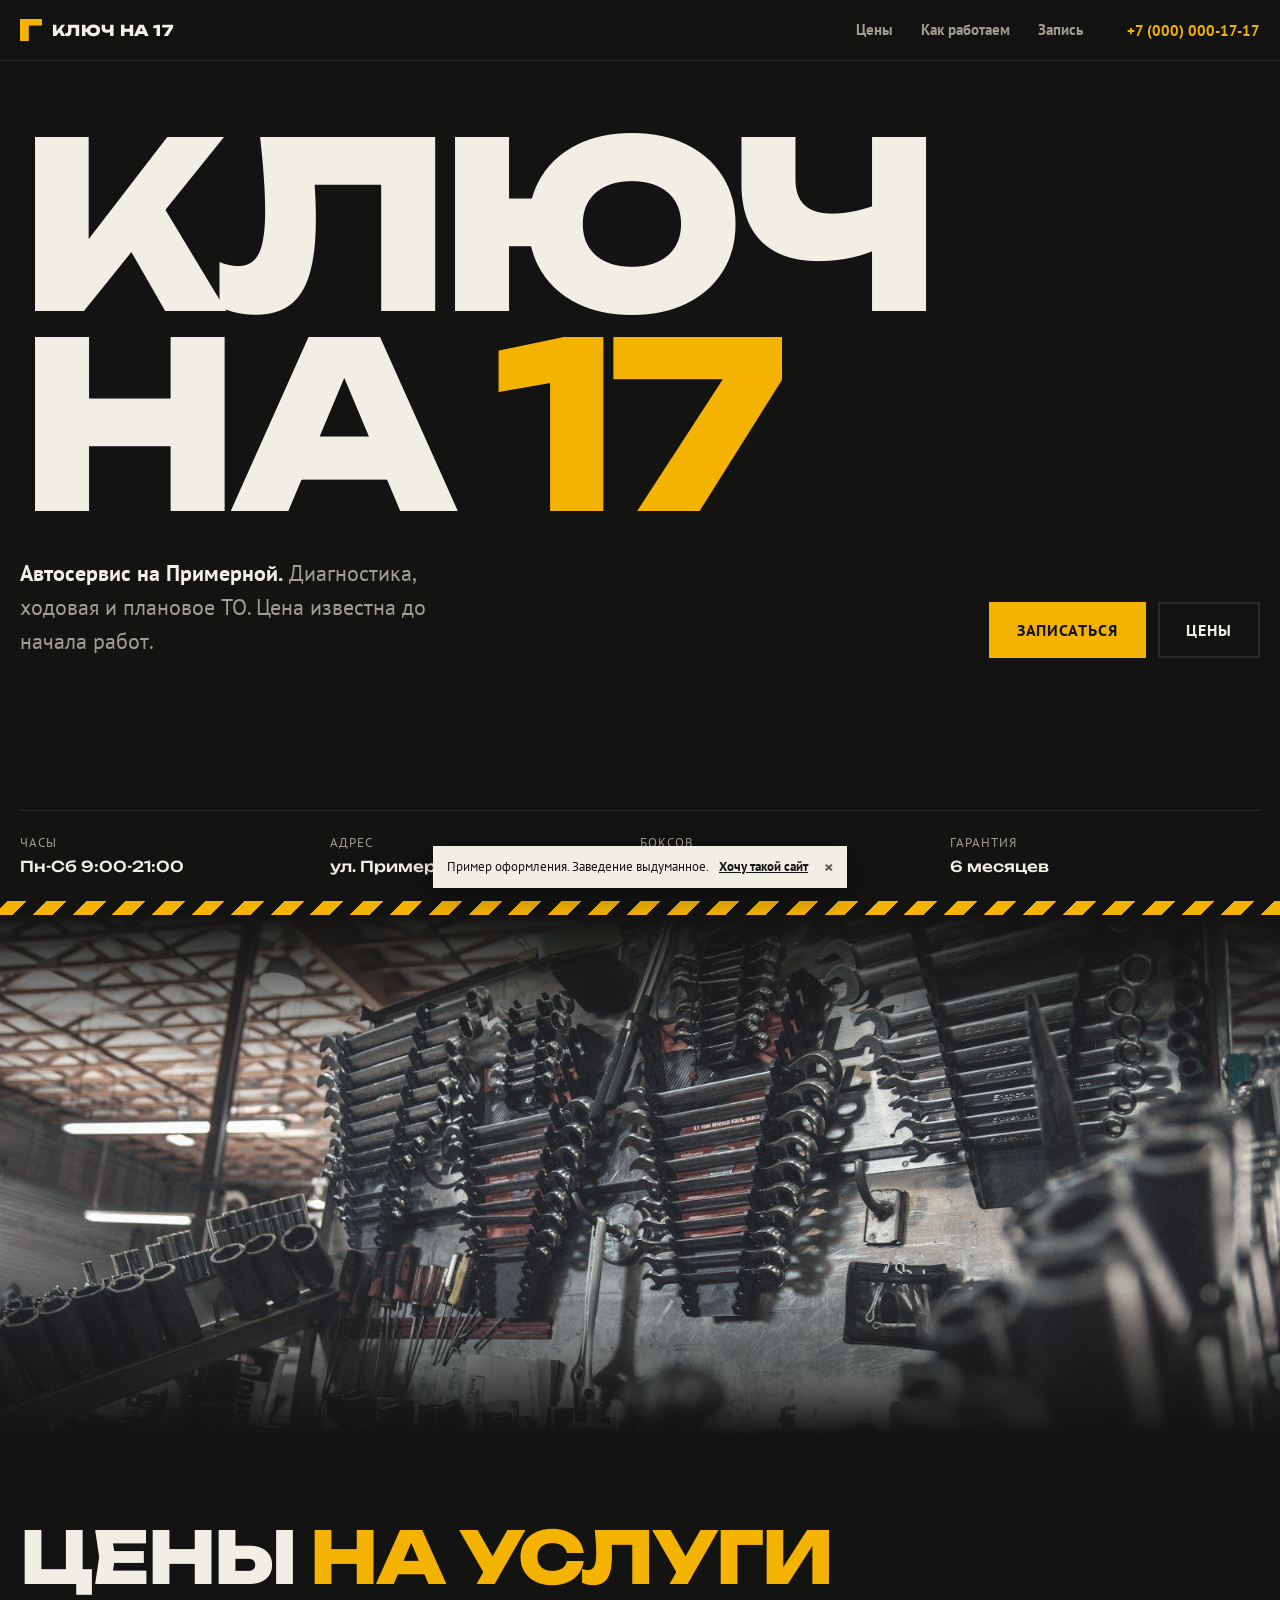
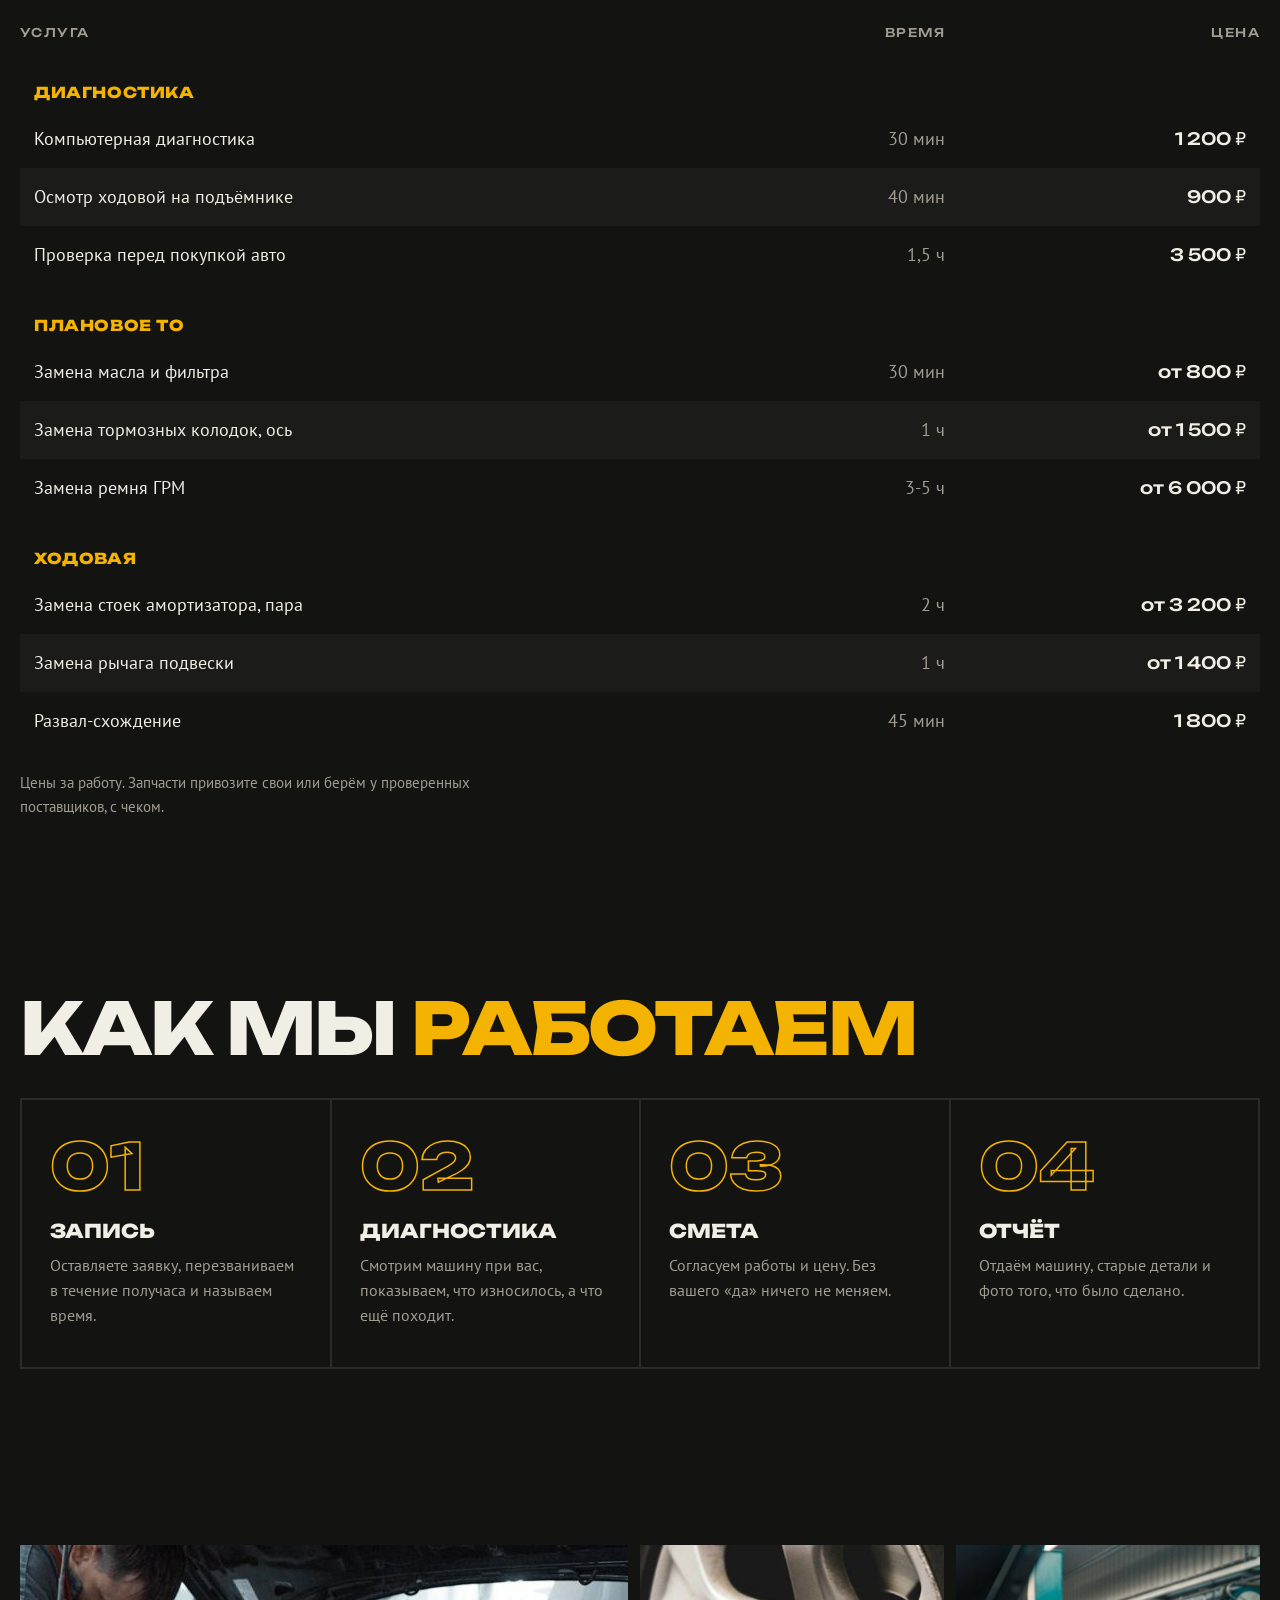
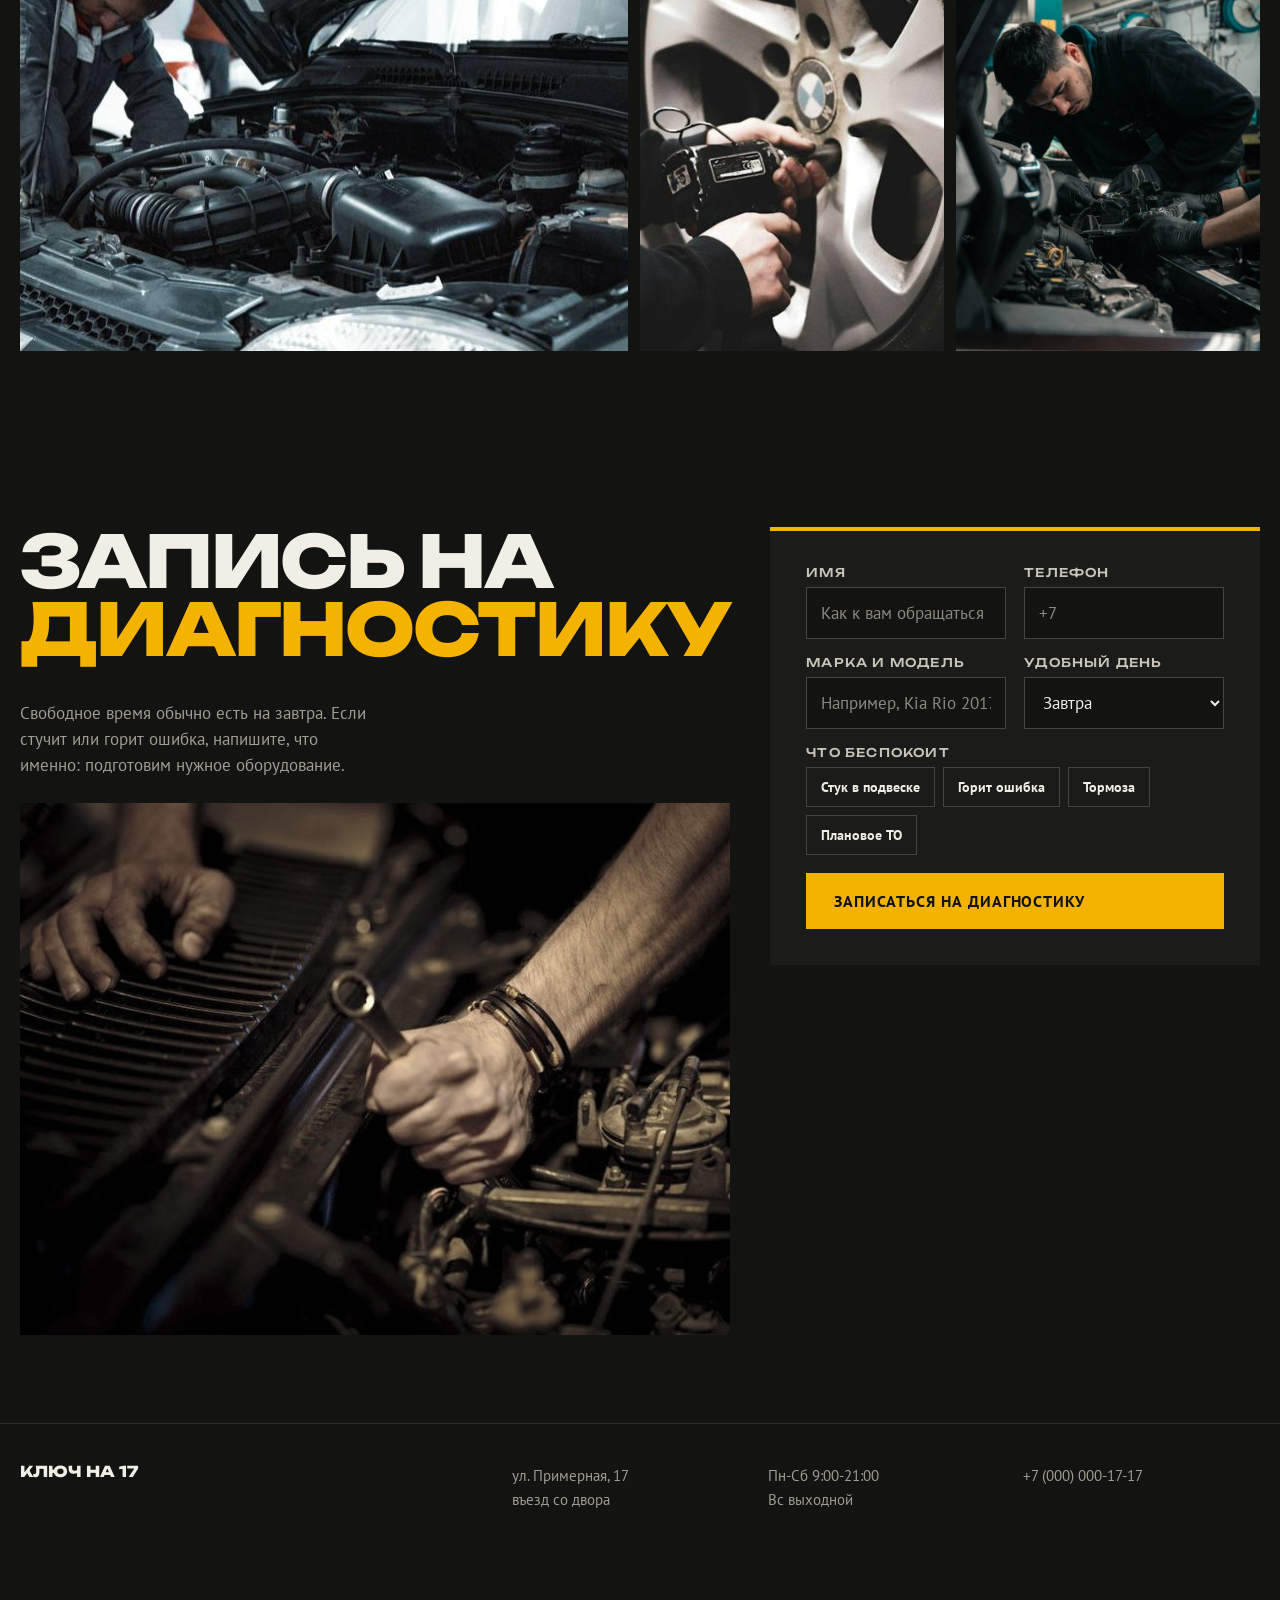
==== commit 206ef15f: "Портфолио: главная и три сайта выдуманных заведений" ====
--- a/portfolio-auto/index.html
+++ b/portfolio-auto/index.html
@@ -145,7 +145,6 @@
 @media(prefers-reduced-motion:reduce){html{scroll-behavior:auto}.js .rv{opacity:1;transform:none;transition:none}
   .js .hero h1 .k{animation:none}.shots img{transition:none}}
 </style>
-<style>.needs-contact{display:none!important}</style>
 </head>
 <body>
 <div id="after-hero" aria-hidden="true" style="position:absolute;top:130vh;left:0;width:1px;height:1px"></div>
@@ -252,7 +251,7 @@
 
 <aside class="example" role="note">
   <span>Пример оформления. Заведение выдуманное.</span>
-  <a href="#" class="needs-contact">Хочу такой сайт</a>
+  <a href="https://t.me/ilya_webdev" class="needs-contact">Хочу такой сайт</a>
   <button type="button" aria-label="Скрыть">×</button>
 </aside>
 
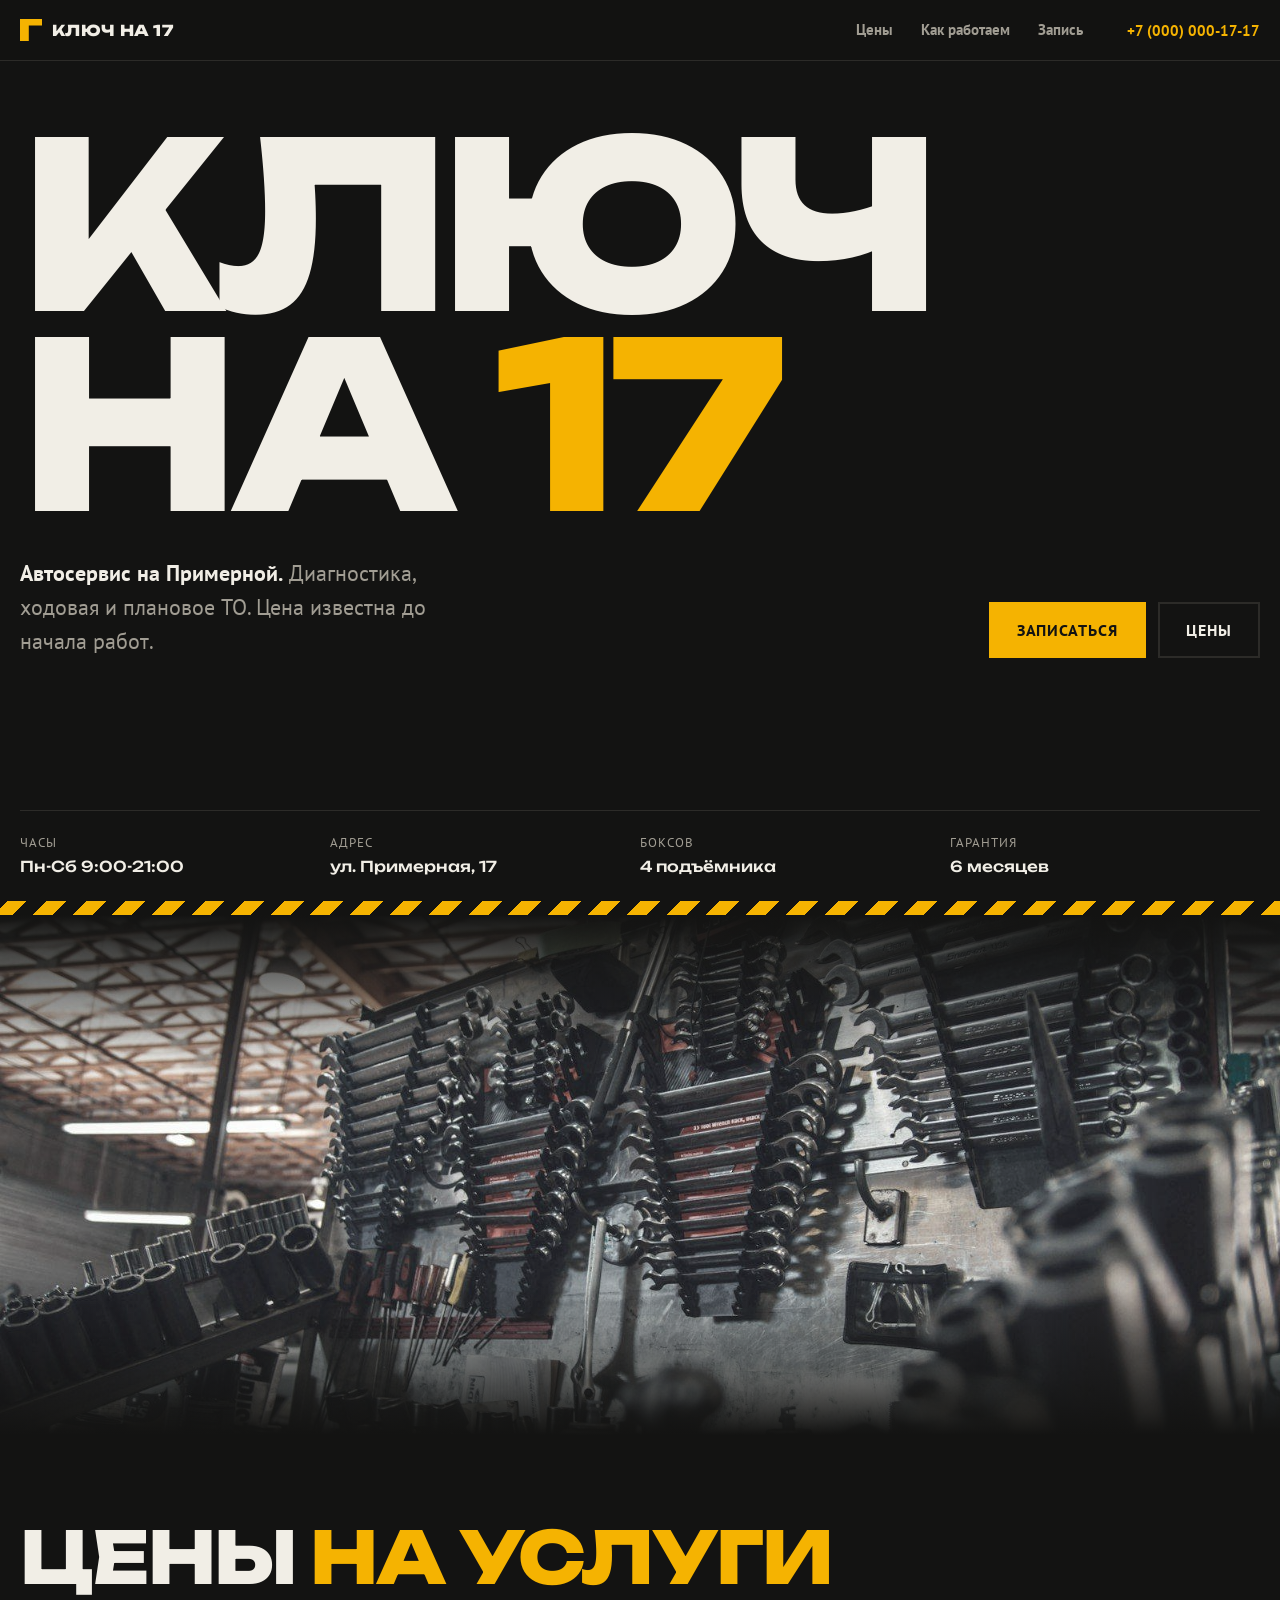
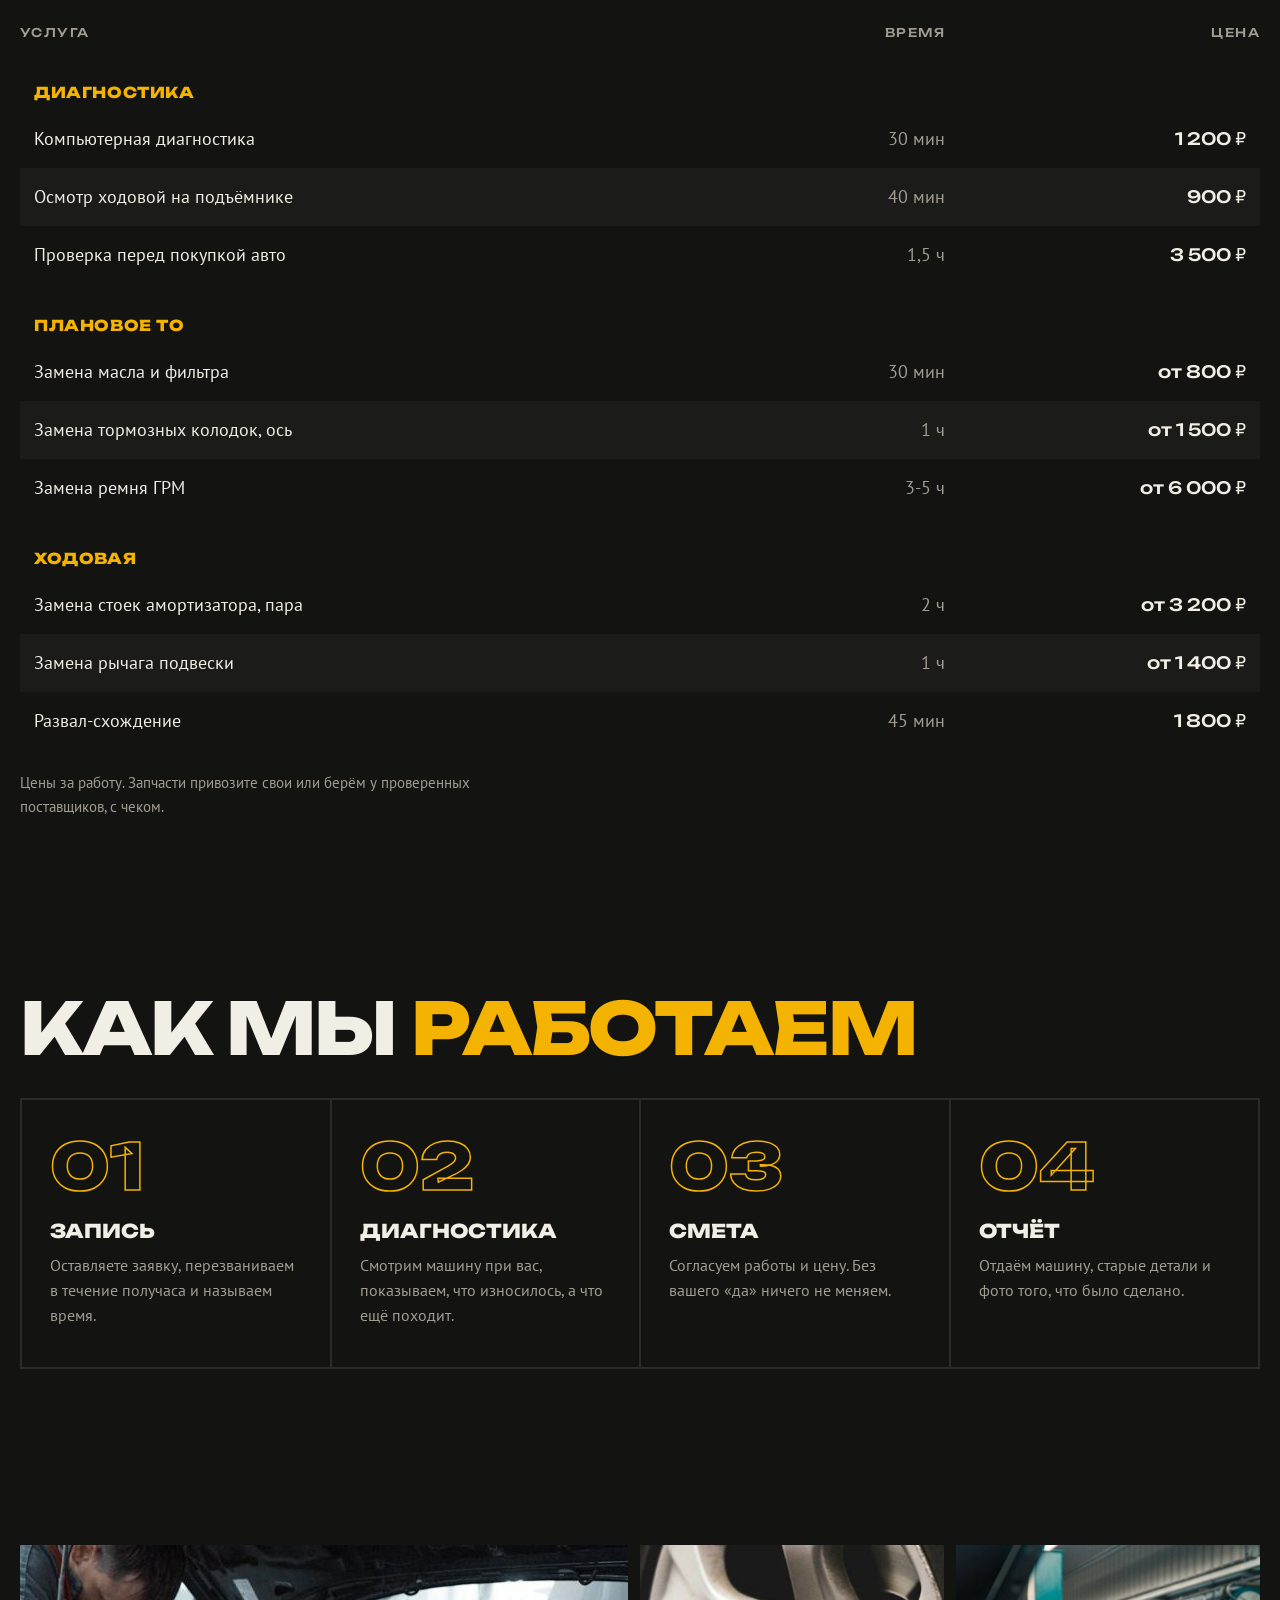
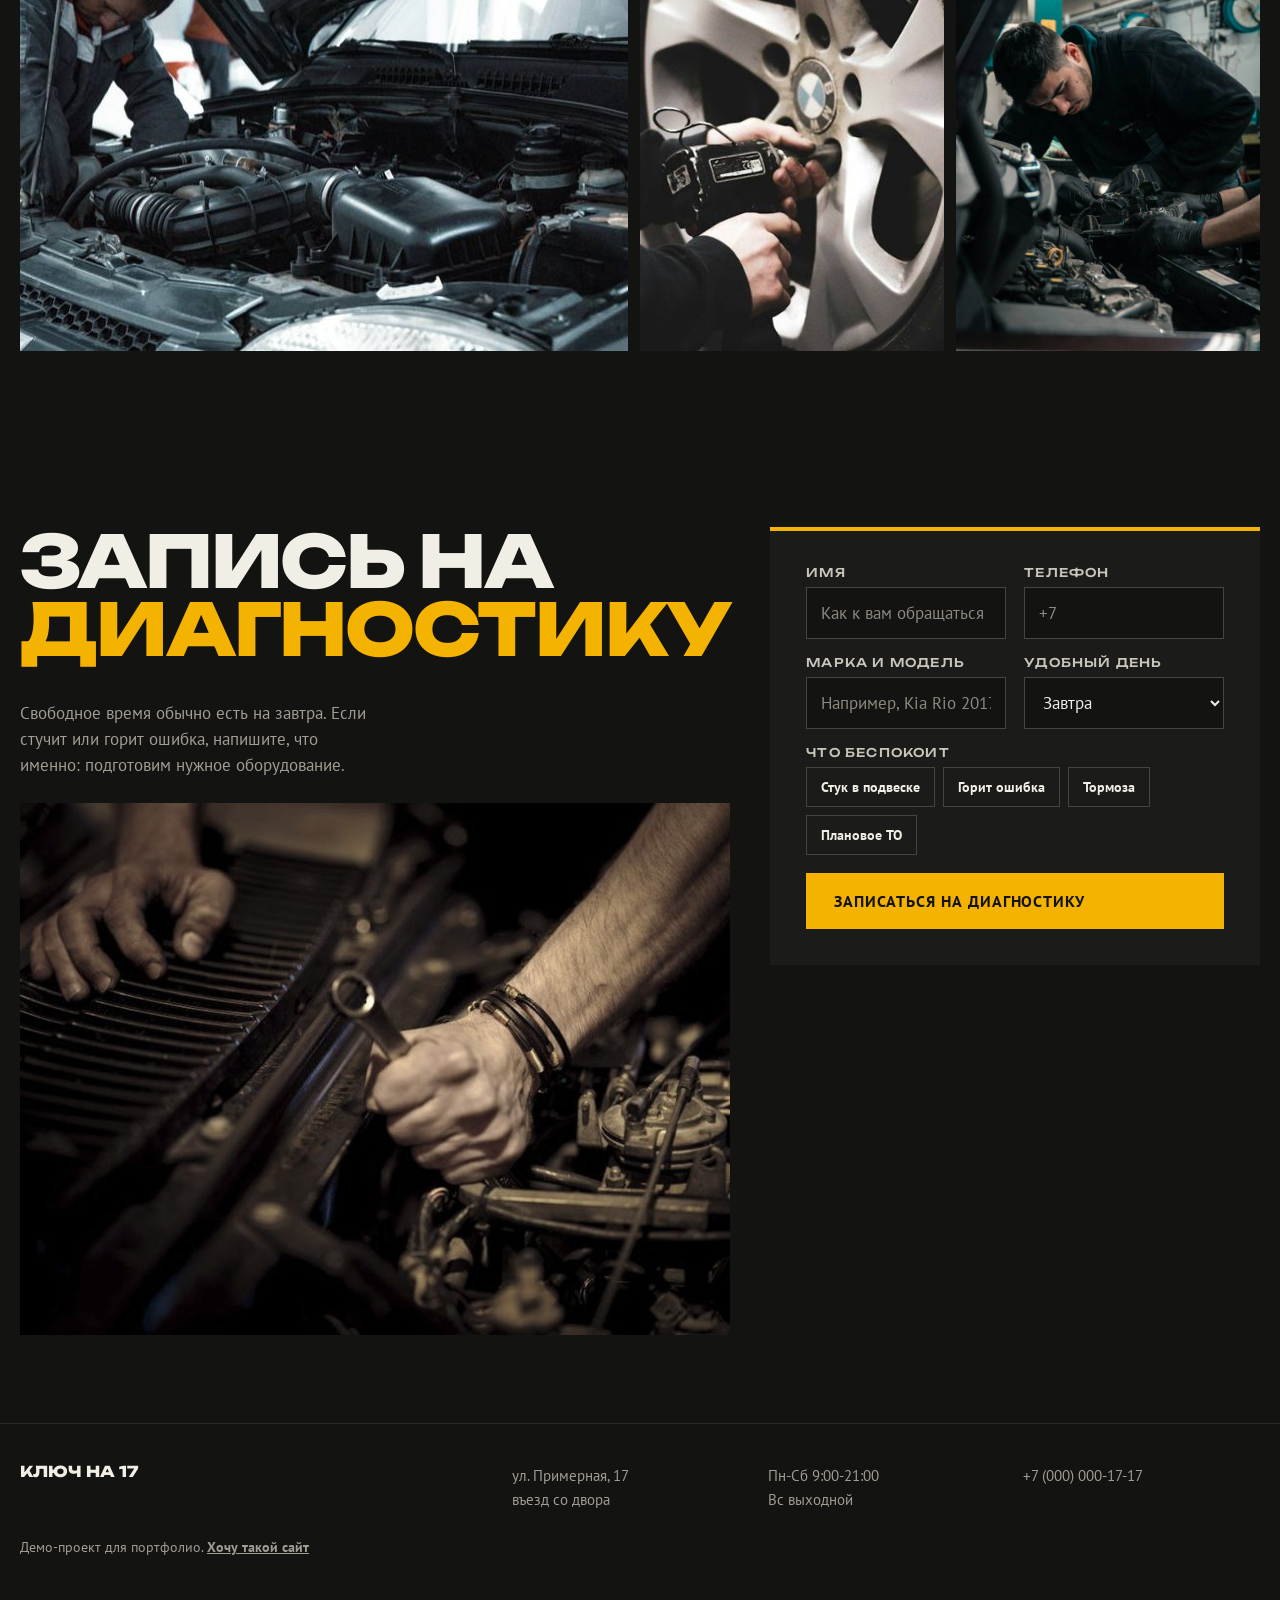
==== commit 26070428: "Портфолио: главная и три сайта выдуманных заведений" ====
--- a/portfolio-auto/index.html
+++ b/portfolio-auto/index.html
@@ -127,15 +127,6 @@
 footer b{color:var(--ink);font:800 15px/1 var(--disp);text-transform:uppercase}
 @media(min-width:900px){footer .wrap{grid-template-columns:2fr 1fr 1fr 1fr}}
 
-/* плашка «пример» */
-.example{position:fixed;left:50%;bottom:12px;transform:translateX(-50%);z-index:40;display:flex;align-items:center;gap:10px;
-  max-width:calc(100% - 24px);padding:8px 8px 8px 14px;background:#f1eee6;color:#131312;font:400 13px/1.3 var(--text);
-  box-shadow:0 8px 30px rgba(0,0,0,.35)}
-.example{opacity:0;transform:translate(-50%,150%);transition:opacity .5s,transform .5s cubic-bezier(.16,1,.3,1)}
-.example.show{opacity:1;transform:translateX(-50%)}
-.example a{font-weight:700;white-space:nowrap}
-.example button{border:0;background:none;font:700 18px/1 var(--text);color:#5b5850;cursor:pointer;padding:4px 6px}
-.example[hidden]{display:none}
 
 /* появление при прокрутке */
 .js .rv{opacity:0;transform:translateY(28px);transition:opacity .7s cubic-bezier(.16,1,.3,1),transform .7s cubic-bezier(.16,1,.3,1)}
@@ -144,10 +135,10 @@
 @keyframes up{from{opacity:0;transform:translateY(40%)}}
 @media(prefers-reduced-motion:reduce){html{scroll-behavior:auto}.js .rv{opacity:1;transform:none;transition:none}
   .js .hero h1 .k{animation:none}.shots img{transition:none}}
+.demo-note{grid-column:1/-1;margin:8px 0 0;font-size:14px}.demo-note a{font-weight:700;color:inherit;text-decoration:underline}
 </style>
 </head>
 <body>
-<div id="after-hero" aria-hidden="true" style="position:absolute;top:130vh;left:0;width:1px;height:1px"></div>
 <header class="top"><div class="wrap">
   <a class="logo" href="#"><i aria-hidden="true"></i><span data-name>Ключ на 17</span></a>
   <nav aria-label="Разделы"><a href="#prices">Цены</a><a href="#how">Как работаем</a><a href="#book">Запись</a></nav>
@@ -247,13 +238,9 @@
   <div>ул. Примерная, 17<br>въезд со двора</div>
   <div class="num">Пн-Сб 9:00-21:00<br>Вс выходной</div>
   <div class="num">+7 (000) 000-17-17</div>
+  <p class="demo-note">Демо-проект для портфолио. <a href="https://t.me/ilya_webdev" class="needs-contact" target="_blank" rel="noopener">Хочу такой сайт</a></p>
 </div></footer>
 
-<aside class="example" role="note">
-  <span>Пример оформления. Заведение выдуманное.</span>
-  <a href="https://t.me/ilya_webdev" class="needs-contact">Хочу такой сайт</a>
-  <button type="button" aria-label="Скрыть">×</button>
-</aside>
 
 <script>
 (function(){
@@ -295,12 +282,6 @@
   document.querySelectorAll(".rv").forEach(function(el){io?io.observe(el):el.classList.add("in")});
 
   document.querySelector("form").addEventListener("submit",function(e){e.preventDefault();this.classList.add("sent")});
-  // плашка «пример» появляется после первого экрана, чтобы не закрывать его
-  var ex=document.querySelector(".example"), mark=document.getElementById("after-hero");
-  ex.querySelector("button").onclick=function(){ex.hidden=true};
-  if(window.self!==window.top)ex.hidden=true;
-  if(io)new IntersectionObserver(function(es){if(es[0].isIntersecting)ex.classList.add("show")},{rootMargin:"100000px 0px 0px 0px"}).observe(mark);
-  else ex.classList.add("show");   // внутри макета телефона на главной — без плашки
 })();
 </script>
 </body>
